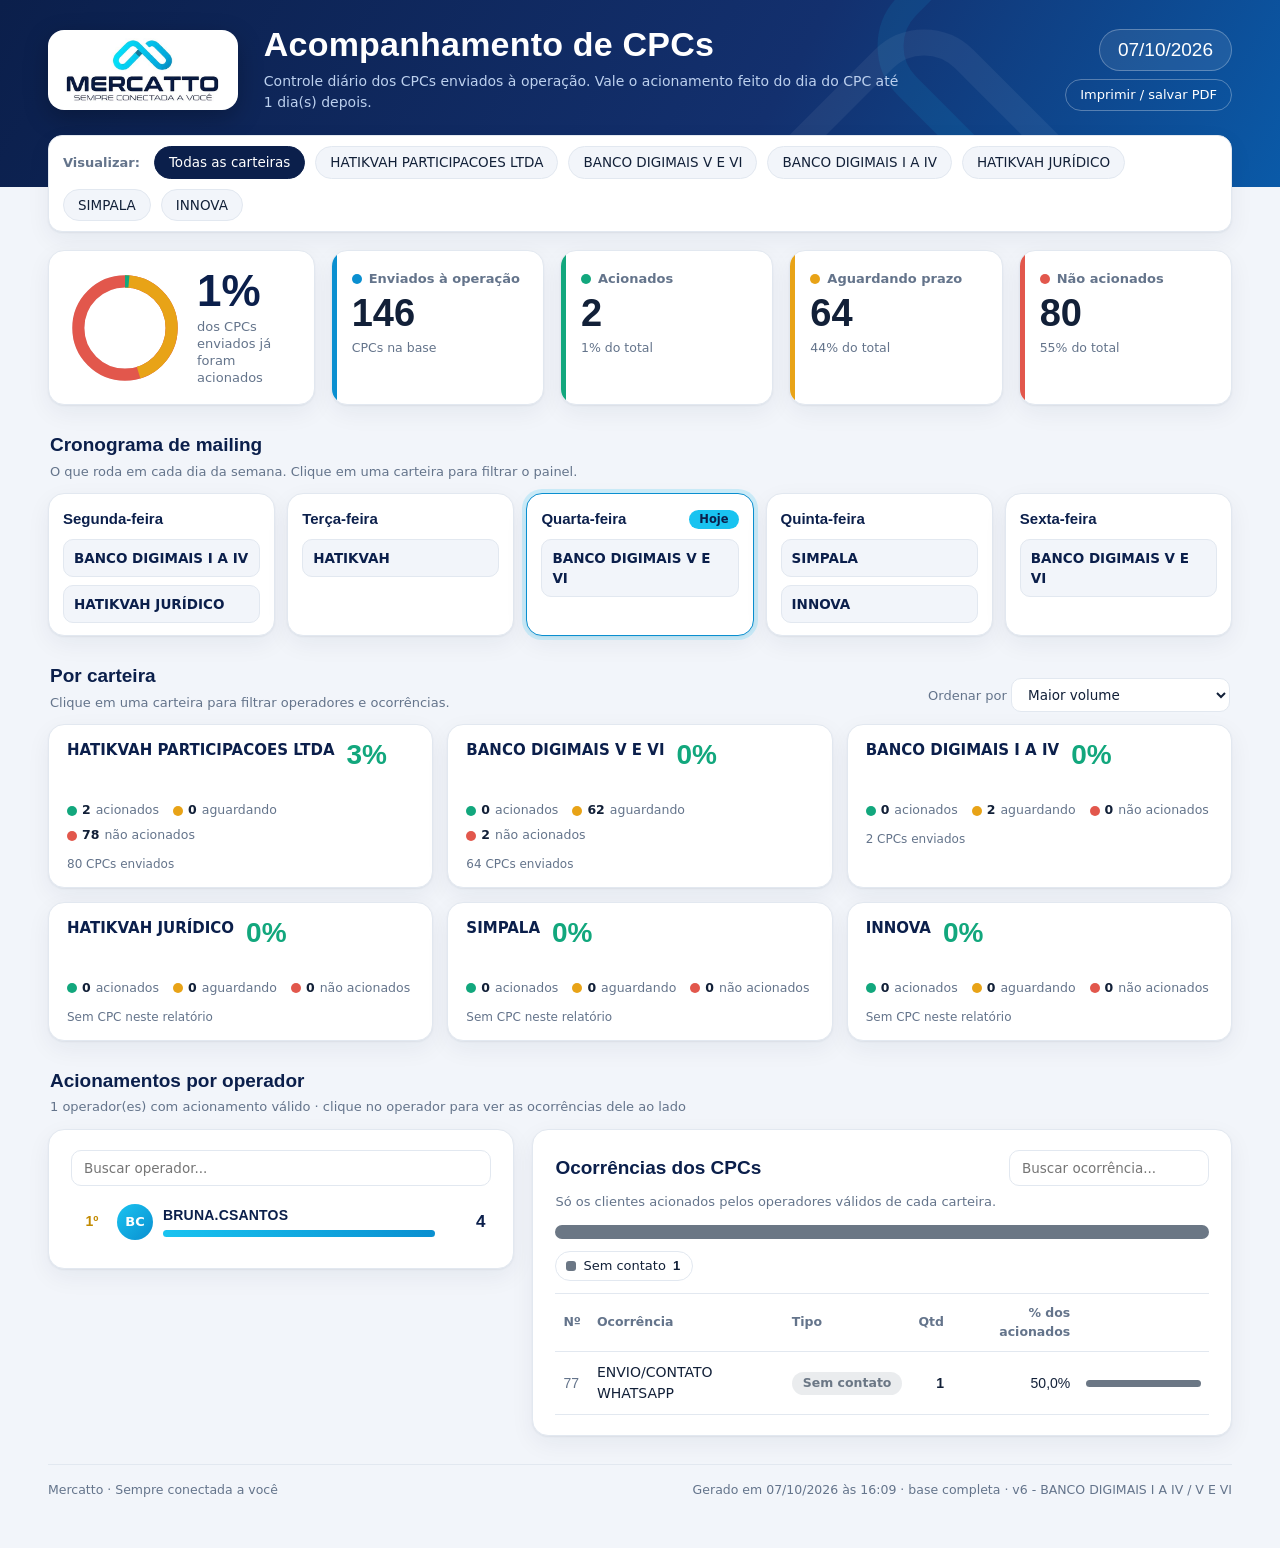
==== index.html @ 61505d01 "Atualiza relatório CPCs 07-10-2026 16:09" ====
<!DOCTYPE html>
<html lang="pt-BR"><head><meta charset="utf-8">
<meta name="viewport" content="width=device-width, initial-scale=1">
<title>Acompanhamento CPCs 07-10-2026</title>
<style>
:root{
  --navy:#0b1f4b;--navy2:#13306e;--cy:#19c3f0;--bl:#0a8fd0;
  --ink:#122038;--mut:#64748b;--paper:#f2f5fa;--surf:#fff;--line:#e2e8f0;--trilho:#e8edf4;
  --ok:#12a77d;--wt:#e8a317;--no:#e2574c;
  --sh:0 1px 2px rgba(11,31,75,.06),0 8px 24px rgba(11,31,75,.06);
}
*{box-sizing:border-box}
html{scroll-behavior:smooth}
body{margin:0;background:var(--paper);color:var(--ink);font:15px/1.5 "Segoe UI Variable","Segoe UI",system-ui,Arial,sans-serif}
.num,h1,h2,h3,.pct,.kpi b{font-family:Bahnschrift,"Segoe UI Variable Display","Segoe UI",Arial,sans-serif;font-variant-numeric:tabular-nums}
button{font:inherit;color:inherit;cursor:pointer}

/* topo */
.hero{background:linear-gradient(120deg,var(--navy) 0%,var(--navy2) 60%,#0a5aa8 100%);color:#fff;position:relative;overflow:hidden}
.hero::before,.hero::after{content:"";position:absolute;border:26px solid rgba(25,195,240,.10);border-radius:70px;transform:rotate(45deg)}
.hero::before{width:380px;height:380px;right:-90px;top:-170px}
.hero::after{width:260px;height:260px;right:200px;bottom:-190px;border-color:rgba(255,255,255,.06)}
.hero .in{max-width:1240px;margin:0 auto;padding:26px 28px 74px;display:flex;align-items:center;gap:26px;flex-wrap:wrap;position:relative;z-index:1}
.logo{background:#fff;border-radius:16px;padding:8px 16px;box-shadow:0 8px 24px rgba(0,0,0,.25)}
.logo img{display:block;height:64px;width:auto}
.tit{flex:1 1 280px}
.tit h1{margin:0;font-size:34px;line-height:1.1;letter-spacing:.2px}
.tit p{margin:8px 0 0;color:#bcd0ee;font-size:14px;max-width:72ch}
.side{display:flex;flex-direction:column;align-items:flex-end;gap:8px}
.pill{border:1px solid rgba(255,255,255,.28);background:rgba(255,255,255,.08);border-radius:999px;padding:6px 18px;font-size:19px;font-family:Bahnschrift,"Segoe UI",Arial,sans-serif}
.btn{border:1px solid rgba(255,255,255,.3);background:transparent;color:#fff;border-radius:999px;padding:5px 14px;font-size:13px}
.btn:hover{background:rgba(255,255,255,.12)}

.wrap{max-width:1240px;margin:-52px auto 0;padding:0 28px 48px;position:relative;z-index:2}

/* filtro global */
.filtro{display:flex;align-items:center;gap:10px;flex-wrap:wrap;background:var(--surf);border:1px solid var(--line);border-radius:14px;box-shadow:var(--sh);padding:10px 14px;margin-bottom:18px}
.filtro .lb{font-size:13px;color:var(--mut);font-weight:600;margin-right:4px}
.chipf{border:1px solid var(--line);background:var(--paper);border-radius:999px;padding:5px 14px;font-size:13.5px;transition:.15s}
.chipf:hover{border-color:var(--bl)}
.chipf[aria-pressed=true]{background:var(--navy);border-color:var(--navy);color:#fff}

/* kpis */
.kpis{display:grid;grid-template-columns:1.25fr repeat(4,1fr);gap:16px;margin-bottom:18px}
.card{background:var(--surf);border:1px solid var(--line);border-radius:16px;box-shadow:var(--sh)}
.gauge{padding:18px 20px;display:flex;align-items:center;gap:16px}
.gauge svg{width:112px;height:112px;flex:none;transform:rotate(-90deg)}
.gauge circle{fill:none;stroke-width:13;transition:stroke-dasharray .9s cubic-bezier(.2,.7,.2,1),stroke-dashoffset .9s cubic-bezier(.2,.7,.2,1)}
.gauge .t{stroke:var(--trilho)}
.gauge .pct{font-size:44px;font-weight:700;line-height:1;color:var(--navy)}
.gauge .cap{font-size:13px;color:var(--mut);margin-top:6px;line-height:1.3}
.kpi{padding:18px 20px;position:relative;overflow:hidden}
.kpi::before{content:"";position:absolute;left:0;top:0;bottom:0;width:5px;background:var(--c)}
.kpi span{font-size:13px;color:var(--mut);font-weight:600;display:flex;align-items:center;gap:7px}
.kpi b{display:block;font-size:38px;line-height:1.15;margin-top:4px;color:var(--ink)}
.kpi small{color:var(--mut);font-size:12.5px}
.k-env{--c:var(--bl)}.k-ok{--c:var(--ok)}.k-wt{--c:var(--wt)}.k-no{--c:var(--no)}
.dot{width:10px;height:10px;border-radius:50%;background:var(--c);display:inline-block}

.band{display:flex;height:12px;border-radius:999px;overflow:hidden;background:var(--trilho)}
.band .seg{display:block;height:100%;transition:width .7s cubic-bezier(.2,.7,.2,1)}
.seg.ok{background:var(--ok)}.seg.wt{background:var(--wt)}.seg.no{background:var(--no)}

h2{margin:0;font-size:19px;color:var(--navy)}
.hd{display:flex;align-items:flex-end;justify-content:space-between;gap:12px;flex-wrap:wrap;margin:26px 2px 12px}
.hd p{margin:2px 0 0;color:var(--mut);font-size:13px}
select,input[type=search]{border:1px solid var(--line);background:var(--surf);border-radius:10px;padding:7px 12px;font:inherit;font-size:13.5px;color:var(--ink)}
input[type=search]{min-width:200px}
select:focus,input:focus,button:focus-visible{outline:2px solid var(--cy);outline-offset:2px}

/* carteiras */
.carts{display:grid;grid-template-columns:repeat(auto-fill,minmax(290px,1fr));gap:14px}
.cart{text-align:left;padding:16px 18px 14px;background:var(--surf);border:1.5px solid var(--line);border-radius:16px;box-shadow:var(--sh);transition:.18s;display:flex;flex-direction:column;gap:10px}
.cart:hover{transform:translateY(-2px);border-color:var(--cy)}
.cart[aria-pressed=true]{border-color:var(--bl);box-shadow:0 0 0 4px rgba(25,195,240,.18),var(--sh)}
.cart .top{display:flex;justify-content:space-between;align-items:flex-start;gap:12px}
.cart .nome{font-weight:700;font-size:15px;line-height:1.3;overflow-wrap:anywhere;color:var(--navy)}
.cart .p{font-family:Bahnschrift,"Segoe UI",Arial,sans-serif;font-size:28px;font-weight:700;line-height:1;color:var(--ok)}
.cart .meta{display:flex;flex-wrap:wrap;gap:6px 14px;font-size:12.5px;color:var(--mut)}
.cart .meta span{display:inline-flex;align-items:center;gap:5px}
.cart .meta b{color:var(--ink)}
.cart .env{font-size:12px;color:var(--mut)}

/* cronograma de mailing */
.cron{display:grid;grid-template-columns:repeat(5,minmax(0,1fr));gap:12px}
.dia{background:var(--surf);border:1.5px solid var(--line);border-radius:16px;box-shadow:var(--sh);padding:14px 14px 12px;display:flex;flex-direction:column;gap:8px}
.dia.hoje{border-color:var(--bl);box-shadow:0 0 0 4px rgba(25,195,240,.18),var(--sh)}
.dh{display:flex;justify-content:space-between;align-items:center;gap:8px}
.dh b{color:var(--navy);font-size:15px;font-family:Bahnschrift,"Segoe UI",Arial,sans-serif}
.hj{background:var(--cy);color:var(--navy);border-radius:999px;font-size:11.5px;font-weight:700;padding:1px 10px}
.mi{text-align:left;border:1px solid var(--line);background:var(--paper);border-radius:10px;padding:8px 10px;display:flex;flex-direction:column;gap:1px;font-weight:600;font-size:13.5px;color:var(--navy);overflow-wrap:anywhere}
.mi small{font-weight:400;color:var(--mut);font-size:12px}
.mi:not(:disabled):hover{border-color:var(--bl)}
.mi:disabled{cursor:default}
.mi[aria-pressed=true]{background:var(--navy);border-color:var(--navy);color:#fff}
.mi[aria-pressed=true] small{color:#bcd0ee}

/* grade principal */
.grid{display:grid;grid-template-columns:minmax(0,1fr) minmax(0,1.5fr);gap:18px;align-items:start}
.bloco{padding:20px 22px}
.ops{display:flex;flex-direction:column;gap:2px;margin-top:10px}
.op{display:grid;grid-template-columns:30px 36px minmax(0,1fr) 40px;gap:10px;align-items:center;padding:8px 6px;border-radius:12px;width:100%;border:0;background:transparent;text-align:left}
.op:hover,.op[aria-expanded=true]{background:var(--paper)}
.opd{margin:2px 6px 10px 46px;padding:10px 14px;background:var(--paper);border-radius:12px;display:flex;flex-direction:column;gap:7px}
.opd h4{margin:0 0 2px;font-size:12.5px;color:var(--mut);font-weight:600}
.oc{display:grid;grid-template-columns:auto minmax(0,1fr) auto;gap:10px;align-items:center;font-size:13.5px}
.oc .od{overflow-wrap:anywhere}
.rk{font-family:Bahnschrift,"Segoe UI",Arial,sans-serif;color:var(--mut);font-size:14px;text-align:center}
.rk.m1{color:#c28a00;font-weight:700}.rk.m2{color:#7b8794;font-weight:700}.rk.m3{color:#a8643a;font-weight:700}
.av{width:36px;height:36px;border-radius:50%;display:grid;place-items:center;color:#fff;font-weight:700;font-size:13px;background:linear-gradient(135deg,var(--cy),var(--bl))}
.op .n{font-size:14px;font-weight:600;overflow-wrap:anywhere;line-height:1.25}
.op .n small{display:block;font-weight:700;color:var(--navy);font-size:14px;letter-spacing:.2px;margin-bottom:5px;font-family:Bahnschrift,"Segoe UI",Arial,sans-serif}
.op .band{height:7px}
.op .band .seg{background:linear-gradient(90deg,var(--cy),var(--bl))}
.op .v{text-align:right;font-family:Bahnschrift,"Segoe UI",Arial,sans-serif;font-weight:700;font-size:17px;color:var(--navy)}
.mais{margin-top:8px;width:100%;border:1px dashed var(--line);background:transparent;border-radius:10px;padding:8px;color:var(--bl);font-weight:600;font-size:13.5px}
.mais:hover{background:var(--paper)}

/* ocorrencias */
.tipos{display:flex;flex-wrap:wrap;gap:8px;margin:12px 0}
.tp{border:1px solid var(--line);background:var(--surf);border-radius:999px;padding:4px 12px 4px 10px;font-size:13px;display:inline-flex;align-items:center;gap:7px}
.tp i{width:10px;height:10px;border-radius:3px;background:var(--c,#94a3b8)}
.tp b{font-family:Bahnschrift,"Segoe UI",Arial,sans-serif}
.tp[aria-pressed=true]{background:var(--navy);color:#fff;border-color:var(--navy)}
.scroll{max-height:560px;overflow:auto;border-top:1px solid var(--line);margin-top:6px}
table{width:100%;border-collapse:collapse;font-size:14px}
th{position:sticky;top:0;background:var(--surf);text-align:left;color:var(--mut);font-weight:600;font-size:12.5px;padding:10px 8px;border-bottom:1px solid var(--line)}
td{padding:10px 8px;border-bottom:1px solid var(--line);vertical-align:middle}
tr:hover td{background:#f7fafd}
td.c,th.c{text-align:right}
td.cod{color:var(--mut);font-family:Bahnschrift,"Segoe UI",Arial,sans-serif}
td.d{overflow-wrap:anywhere}
td.bar{width:20%}
td.bar .band{height:7px}
td.bar .seg{background:var(--c,var(--bl))}
.chip{display:inline-block;border-radius:999px;padding:2px 11px;font-size:12.5px;font-weight:600;color:var(--c);background:color-mix(in srgb,var(--c) 14%,transparent);white-space:nowrap}
.vazio{color:var(--mut);padding:14px 4px}
footer{margin-top:28px;display:flex;justify-content:space-between;gap:12px;flex-wrap:wrap;color:var(--mut);font-size:12.5px;border-top:1px solid var(--line);padding-top:16px}

@media(max-width:1020px){.kpis{grid-template-columns:1fr 1fr}.gauge{grid-column:1/3}.grid{grid-template-columns:1fr}.cron{grid-template-columns:repeat(2,minmax(0,1fr))}}
@media(max-width:640px){
  .hero .in{padding:20px 16px 70px}.wrap{padding:0 14px 36px}.tit h1{font-size:26px}.side{align-items:flex-start}
  .logo img{height:50px}.op{grid-template-columns:24px 32px minmax(0,1fr) 34px;gap:8px}.av{width:32px;height:32px}
  td.bar,th.bar{display:none}.cron{grid-template-columns:1fr}
}
@media(prefers-reduced-motion:reduce){*{transition:none!important}}
@media print{
  body{background:#fff}.hero{-webkit-print-color-adjust:exact;print-color-adjust:exact}
  .btn,.filtro,select,input,.mais{display:none!important}.scroll{max-height:none;overflow:visible}
  .card,.cart{break-inside:avoid;box-shadow:none}
}
</style></head><body>

<header class="hero"><div class="in">
  <div class="logo"><img alt="Mercatto - Sempre conectada a você" src="[data-uri]"></div>
  <div class="tit">
    <h1>Acompanhamento de CPCs</h1>
    <p>Controle diário dos CPCs enviados à operação. Vale o acionamento feito do dia do CPC até 1 dia(s) depois.</p>
  </div>
  <div class="side">
    <div class="pill">07/10/2026</div>
    <button class="btn" onclick="window.print()">Imprimir / salvar PDF</button>
  </div>
</div></header>

<main class="wrap">
  <div class="filtro" role="group" aria-label="Filtrar por carteira">
    <span class="lb">Visualizar:</span><span id="chips" style="display:contents"></span>
  </div>

  <section class="kpis" aria-label="Resumo">
    <div class="card gauge">
      <svg viewBox="0 0 120 120" aria-hidden="true">
        <circle class="t" cx="60" cy="60" r="50"/>
        <circle id="g-no" cx="60" cy="60" r="50" stroke="var(--no)"/>
        <circle id="g-wt" cx="60" cy="60" r="50" stroke="var(--wt)"/>
        <circle id="g-ok" cx="60" cy="60" r="50" stroke="var(--ok)"/>
      </svg>
      <div><div class="pct" id="pct">-</div><div class="cap" id="capSel">dos CPCs enviados já foram acionados</div></div>
    </div>
    <div class="card kpi k-env"><span><i class="dot"></i>Enviados à operação</span><b id="k-env">0</b><small>CPCs na base</small></div>
    <div class="card kpi k-ok"><span><i class="dot"></i>Acionados</span><b id="k-ok">0</b><small id="s-ok"></small></div>
    <div class="card kpi k-wt"><span><i class="dot"></i>Aguardando prazo</span><b id="k-wt">0</b><small id="s-wt"></small></div>
    <div class="card kpi k-no"><span><i class="dot"></i>Não acionados</span><b id="k-no">0</b><small id="s-no"></small></div>
  </section>

  <div class="hd"><div><h2>Cronograma de mailing</h2><p>O que roda em cada dia da semana. Clique em uma carteira para filtrar o painel.</p></div></div>
  <div class="cron" id="cron"></div>

  <div class="hd"><div><h2>Por carteira</h2><p>Clique em uma carteira para filtrar operadores e ocorrências.</p></div>
    <label style="font-size:13px;color:var(--mut)">Ordenar por
      <select id="ord"><option value="env">Maior volume</option><option value="pct">Maior % de acionamento</option><option value="pctasc">Menor % de acionamento</option><option value="no">Mais não acionados</option></select></label>
  </div>
  <div class="carts" id="carts"></div>

  <div class="hd"><div><h2 id="tOp">Acionamentos por operador</h2><p id="sOp"></p></div></div>
  <div class="grid">
    <section class="card bloco" aria-label="Operadores">
      <input type="search" id="qOp" placeholder="Buscar operador..." aria-label="Buscar operador" style="width:100%">
      <div class="ops" id="ops"></div>
      <button class="mais" id="maisOp" hidden></button>
    </section>
    <section class="card bloco" aria-label="Ocorrências">
      <div style="display:flex;justify-content:space-between;gap:12px;flex-wrap:wrap;align-items:center">
        <h2 id="tOc">Ocorrências dos CPCs</h2>
        <div style="display:flex;gap:8px;flex-wrap:wrap;align-items:center"><button class="chipf" id="limpaOp" hidden>Ver todas</button>
        <input type="search" id="qOc" placeholder="Buscar ocorrência..." aria-label="Buscar ocorrência"></div>
      </div>
      <p id="sOc" style="margin:6px 0 0;color:var(--mut);font-size:13px" hidden></p>
      
      
      <div class="band" id="bTipos" style="height:14px;margin-top:14px"></div>
      <div class="tipos" id="tipos"></div>
      <div class="scroll" tabindex="0"><table>
        <thead><tr><th>Nº</th><th>Ocorrência</th><th>Tipo</th><th class="c">Qtd</th><th class="c" id="thPct">% dos CPCs</th><th class="bar"></th></tr></thead>
        <tbody id="tb"></tbody></table></div>
    </section>
  </div>

  <footer><span>Mercatto · Sempre conectada a você</span><span>Gerado em 07/10/2026 às 16:09 · base completa · v6 - BANCO DIGIMAIS I A IV / V E VI</span></footer>
</main>

<script>
const D = {"carteiras": [{"nome": "HATIKVAH PARTICIPACOES LTDA", "a": 2, "w": 0, "n": 78}, {"nome": "BANCO DIGIMAIS V E VI", "a": 0, "w": 62, "n": 2}, {"nome": "BANCO DIGIMAIS I A IV", "a": 0, "w": 2, "n": 0}, {"nome": "HATIKVAH JURÍDICO", "a": 0, "w": 0, "n": 0}, {"nome": "SIMPALA", "a": 0, "w": 0, "n": 0}, {"nome": "INNOVA", "a": 0, "w": 0, "n": 0}], "ops": {"HATIKVAH PARTICIPACOES LTDA": {"BRUNA.CSANTOS": 4}}, "opoc": {"HATIKVAH PARTICIPACOES LTDA": {"BRUNA.CSANTOS": [{"cod": "77", "desc": "ENVIO/CONTATO WHATSAPP", "tipo": "SEM CONTATO", "q": 2}]}}, "oc": {"HATIKVAH PARTICIPACOES LTDA": [{"cod": "77", "desc": "ENVIO/CONTATO WHATSAPP", "tipo": "SEM CONTATO", "q": 1}]}, "cron": [{"dia": "Segunda-feira", "itens": [{"label": "BANCO DIGIMAIS I A IV", "nomes": ["BANCO DIGIMAIS I A IV"], "env": 2}, {"label": "HATIKVAH JURÍDICO", "nomes": ["HATIKVAH JURÍDICO"], "env": 0}]}, {"dia": "Terça-feira", "itens": [{"label": "HATIKVAH", "nomes": ["HATIKVAH PARTICIPACOES LTDA"], "env": 80}]}, {"dia": "Quarta-feira", "itens": [{"label": "BANCO DIGIMAIS V E VI", "nomes": ["BANCO DIGIMAIS V E VI"], "env": 64}]}, {"dia": "Quinta-feira", "itens": [{"label": "SIMPALA", "nomes": ["SIMPALA"], "env": 0}, {"label": "INNOVA", "nomes": ["INNOVA"], "env": 0}]}, {"dia": "Sexta-feira", "itens": [{"label": "BANCO DIGIMAIS V E VI", "nomes": ["BANCO DIGIMAIS V E VI"], "env": 64}]}], "hoje": 2};
const TCOR = {"LOCALIZADO":"#12a77d","SEM CONTATO":"#6b7785","ADMINISTRATIVO":"#2d6fd0","PROMESSAS":"#d98a0b","OUTROS":"#8a5cc7"};
const cor = t => TCOR[String(t||"").normalize("NFD").replace(/[\u0300-\u036f]/g,"").toUpperCase()] || "#94a3b8";
const cap = s => { s = String(s||"").toLowerCase(); return s.charAt(0).toUpperCase()+s.slice(1); };
const esc = s => String(s).replace(/[&<>"']/g, c => ({"&":"&amp;","<":"&lt;",">":"&gt;",'"':"&quot;","'":"&#39;"}[c]));
const $ = id => document.getElementById(id);
const fmt = n => n.toLocaleString("pt-BR");
const reduce = matchMedia("(prefers-reduced-motion:reduce)").matches;
const st = {sel:null, tipo:null, todosOp:false, qOp:"", qOc:"", ord:"env", opSel:null};

const pctDe = (a,t) => t ? Math.round(a/t*100) : 0;
const tot = c => c.a + c.w + c.n;
const escolhidas = () => st.sel ? D.carteiras.filter(c => c.nome === st.sel) : D.carteiras;
const soma = k => escolhidas().reduce((s,c) => s+c[k], 0);

function contar(el, to){
  const from = +el.dataset.v || 0; el.dataset.v = to;
  if(reduce || from === to){ el.textContent = fmt(to); return; }
  const t0 = performance.now(), dur = 600;
  (function f(t){ const p = Math.min(1,(t-t0)/dur), e = 1-Math.pow(1-p,3);
    el.textContent = fmt(Math.round(from+(to-from)*e)); if(p<1) requestAnimationFrame(f); })(t0);
}

function chips(){
  const mk = (nome,label) => `<button class="chipf" aria-pressed="${st.sel===nome}" data-c="${esc(nome||"")}">${esc(label)}</button>`;
  $("chips").innerHTML = mk(null,"Todas as carteiras") + D.carteiras.map(c => mk(c.nome,c.nome)).join("");
  $("chips").querySelectorAll("button").forEach(b => b.onclick = () => escolher(b.dataset.c || null));
}
function escolher(nome){ st.sel = (nome && nome !== st.sel) ? nome : null; st.tipo = null; st.todosOp = false; st.opSel = null; render(); }

function cronograma(){
  $("cron").innerHTML = D.cron.map((d,i) => `<div class="dia${i===D.hoje?" hoje":""}"><div class="dh"><b>${esc(d.dia)}</b>${i===D.hoje?'<span class="hj">Hoje</span>':""}</div>`
    + d.itens.map(it => { const um = it.nomes.length === 1;
      return `<button class="mi" ${um?`data-c="${esc(it.nomes[0])}"`:"disabled"} aria-pressed="${um && st.sel===it.nomes[0]}"><span>${esc(it.label)}</span></button>`; }).join("")
    + `</div>`).join("");
  $("cron").querySelectorAll("button[data-c]").forEach(b => b.onclick = () => escolher(b.dataset.c));
}

function kpis(){
  const a = soma("a"), w = soma("w"), n = soma("n"), t = a+w+n, C = 2*Math.PI*50;
  $("pct").textContent = t ? pctDe(a,t)+"%" : "-";
  $("capSel").textContent = st.sel ? "de "+st.sel+" já foram acionados" : "dos CPCs enviados já foram acionados";
  const seg = (id,ini,q) => { const l = t ? q/t*C : 0; const e = $(id);
    e.style.strokeDasharray = l+" "+(C-l); e.style.strokeDashoffset = -ini; };
  seg("g-no",0,a+w+n); seg("g-wt",0,a+w); seg("g-ok",0,a);
  contar($("k-env"),t); contar($("k-ok"),a); contar($("k-wt"),w); contar($("k-no"),n);
  $("s-ok").textContent = t ? pctDe(a,t)+"% do total" : ""; $("s-wt").textContent = t ? pctDe(w,t)+"% do total" : ""; $("s-no").textContent = t ? pctDe(n,t)+"% do total" : "";
}

function carteiras(){
  const f = {env:(a,b)=>tot(b)-tot(a), pct:(a,b)=>pctDe(b.a,tot(b))-pctDe(a.a,tot(a)), pctasc:(a,b)=>pctDe(a.a,tot(a))-pctDe(b.a,tot(b)), no:(a,b)=>b.n-a.n}[st.ord];
  const lista = [...D.carteiras].sort(f);
  $("carts").innerHTML = lista.map(c => { const t = tot(c), s = (k,cl) => c[k] ? `<span class="seg ${cl}" style="width:${c[k]/t*100}%" title="${c[k]}"></span>` : "";
    return `<button class="cart" aria-pressed="${st.sel===c.nome}" data-c="${esc(c.nome)}">
      <div class="top"><span class="nome">${esc(c.nome)}</span><span class="p">${pctDe(c.a,t)}%</span></div>
      <div class="band">${s("a","ok")}${s("w","wt")}${s("n","no")}</div>
      <div class="meta"><span><i class="dot" style="--c:var(--ok)"></i><b>${c.a}</b> acionados</span><span><i class="dot" style="--c:var(--wt)"></i><b>${c.w}</b> aguardando</span><span><i class="dot" style="--c:var(--no)"></i><b>${c.n}</b> não acionados</span></div>
      <div class="env">${t ? t+" CPCs enviados" : "Sem CPC neste relatório"}</div></button>`; }).join("") || '<p class="vazio">Nenhum CPC dentro da base neste relatório.</p>';
  $("carts").querySelectorAll(".cart").forEach(b => b.onclick = () => escolher(b.dataset.c));
}

function operadores(){
  const ag = {};
  (st.sel ? [st.sel] : Object.keys(D.ops)).forEach(c => Object.entries(D.ops[c]||{}).forEach(([u,q]) => ag[u] = (ag[u]||0)+q));
  let lista = Object.entries(ag).sort((a,b) => b[1]-a[1] || a[0].localeCompare(b[0]));
  const totalOps = lista.length, q = st.qOp.trim().toUpperCase();
  $("tOp").textContent = "Acionamentos por operador" + (st.sel ? " · "+st.sel : "");
  $("sOp").textContent = totalOps ? totalOps+" operador(es) com acionamento válido · clique no operador para ver as ocorrências dele ao lado" : "";
  if(q) lista = lista.filter(([u]) => u.includes(q));
  const max = lista.length ? lista[0][1] : 0, mostrar = (st.todosOp || q) ? lista : lista.slice(0,10);
  $("ops").innerHTML = mostrar.map(([u,v],i) => {
    const ini = (u.split(/[._\s]+/).filter(Boolean).slice(0,2).map(p => p[0]).join("") || u[0]).toUpperCase();
    const r = i+1, mc = !q && r<=3 ? " m"+r : "", abre = st.opSel === u;
    return `<div class="opw"><button class="op" data-u="${esc(u)}" aria-expanded="${abre}"><span class="rk${mc}">${q ? "" : r+"º"}</span><span class="av">${esc(ini)}</span>
      <span class="n"><small>${esc(u)}</small><span class="band"><span class="seg" style="width:${max?v/max*100:0}%"></span></span></span><span class="v">${v}</span></button></div>`; }).join("")
    || '<p class="vazio">Nenhum acionamento válido para este filtro.</p>';
  $("ops").querySelectorAll(".op").forEach(b => b.onclick = () => { st.opSel = st.opSel === b.dataset.u ? null : b.dataset.u; st.tipo = null; operadores(); ocorrencias();
    if(st.opSel && matchMedia("(max-width:1020px)").matches) $("tOc").scrollIntoView({behavior: reduce ? "auto" : "smooth", block: "start"}); });
  const b = $("maisOp");
  b.hidden = !!q || totalOps <= 10;
  b.textContent = st.todosOp ? "Mostrar só os 10 primeiros" : "Ver todos os "+totalOps+" operadores";
}

function ocorrencias(){
  const ag = {}, u = st.opSel;
  const add = o => { const k = o.cod+"|"+o.desc+"|"+o.tipo; (ag[k] = ag[k] || {...o, q:0}).q += o.q; };
  if(u) (st.sel ? [st.sel] : Object.keys(D.opoc)).forEach(c => ((D.opoc[c]||{})[u]||[]).forEach(add));
  else (st.sel ? [st.sel] : Object.keys(D.oc)).forEach(c => (D.oc[c]||[]).forEach(add));
  let lista = Object.values(ag).sort((a,b) => b.q-a.q);
  $("tOc").textContent = "Ocorrências dos CPCs" + (u ? " · "+u : "");
  $("limpaOp").hidden = !u; $("sOc").hidden = false;
  $("sOc").textContent = u ? "Ocorrência tabulada dos clientes acionados por "+u+(st.sel ? " em "+st.sel : "")+". Percentuais sobre os acionamentos dele."
    : "Só os clientes acionados pelos operadores válidos de cada carteira.";
  $("thPct").textContent = u ? "% do operador" : "% dos acionados";
  const porTipo = {}; lista.forEach(o => porTipo[o.tipo] = (porTipo[o.tipo]||0)+o.q);
  const tiposOrd = Object.entries(porTipo).sort((a,b) => b[1]-a[1]), soTipos = tiposOrd.reduce((s,[,q]) => s+q, 0);
  if(st.tipo && !(st.tipo in porTipo)) st.tipo = null;
  $("bTipos").innerHTML = tiposOrd.map(([t,q]) => `<span class="seg" style="width:${q/soTipos*100}%;background:${cor(t)}" title="${esc(cap(t))}: ${q}"></span>`).join("");
  $("tipos").innerHTML = tiposOrd.map(([t,q]) => `<button class="tp" style="--c:${cor(t)}" aria-pressed="${st.tipo===t}" data-t="${esc(t)}"><i></i>${esc(cap(t))} <b>${q}</b></button>`).join("");
  $("tipos").querySelectorAll("button").forEach(b => b.onclick = () => { st.tipo = st.tipo === b.dataset.t ? null : b.dataset.t; ocorrencias(); });
  const q = st.qOc.trim().toLowerCase(), env = u ? lista.reduce((t,o) => t+o.q, 0) : soma("a");
  if(st.tipo) lista = lista.filter(o => o.tipo === st.tipo);
  if(q) lista = lista.filter(o => (o.cod+" "+o.desc+" "+o.tipo).toLowerCase().includes(q));
  const max = lista.length ? lista[0].q : 1;
  $("tb").innerHTML = lista.map(o => `<tr><td class="cod">${esc(o.cod)}</td><td class="d">${esc(o.desc)}</td>
    <td><span class="chip" style="--c:${cor(o.tipo)}">${esc(cap(o.tipo))}</span></td><td class="c"><b class="num">${o.q}</b></td>
    <td class="c num">${env ? (o.q/env*100).toFixed(1).replace(".",",") : "0,0"}%</td>
    <td class="bar"><div class="band"><span class="seg" style="--c:${cor(o.tipo)};width:${o.q/max*100}%"></span></div></td></tr>`).join("")
    || `<tr><td colspan="6" class="vazio">${(q || st.tipo) ? "Nenhuma ocorrência encontrada para esta busca." : u ? "Sem ocorrência tabulada para este operador." : "Nenhum cliente foi acionado pelos operadores válidos neste filtro, então não há ocorrências para mostrar."}</td></tr>`;
}

function render(){ chips(); kpis(); cronograma(); carteiras(); operadores(); ocorrencias(); }
$("ord").onchange = e => { st.ord = e.target.value; carteiras(); };
$("qOp").oninput = e => { st.qOp = e.target.value; operadores(); };
$("qOc").oninput = e => { st.qOc = e.target.value; ocorrencias(); };
$("limpaOp").onclick = () => { st.opSel = null; st.tipo = null; operadores(); ocorrencias(); };
$("maisOp").onclick = () => { st.todosOp = !st.todosOp; operadores(); };
render();
</script>
</body></html>
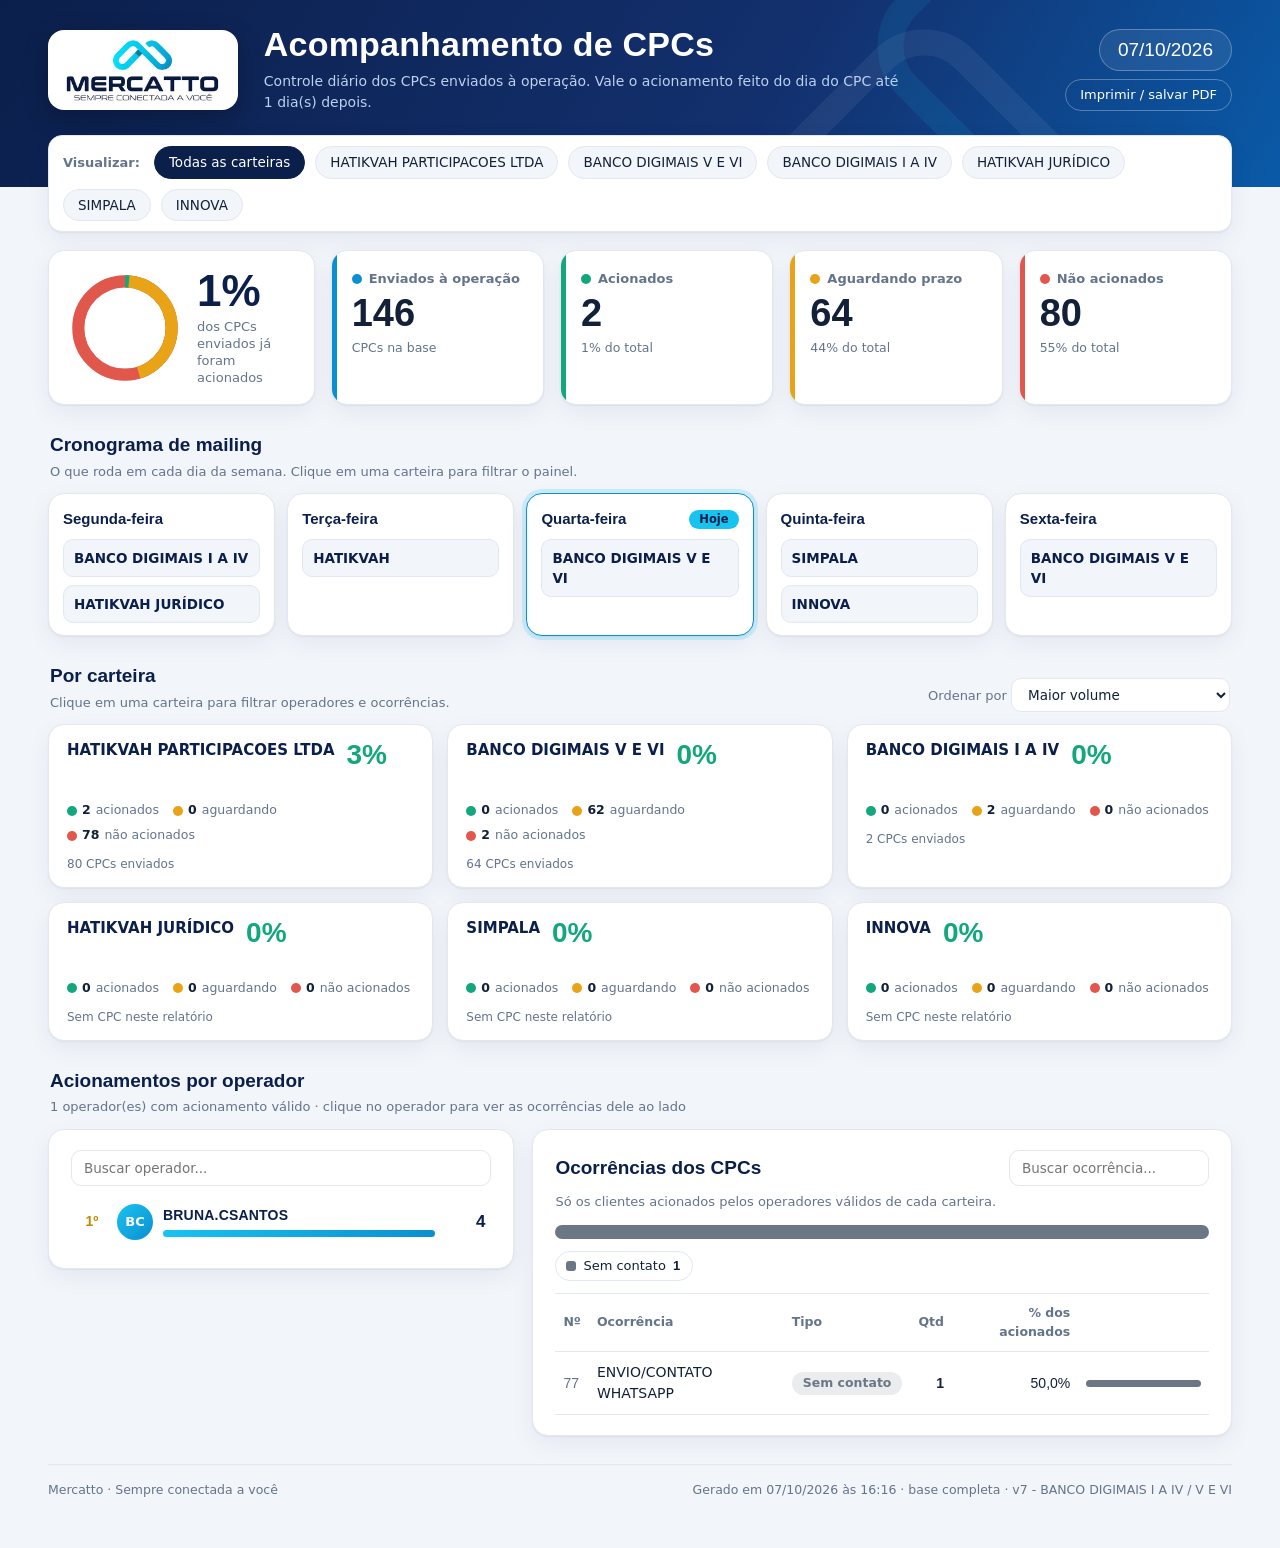
==== commit 830fcab8: "Atualiza relatório CPCs 07-10-2026 16:16" ====
--- a/index.html
+++ b/index.html
@@ -217,7 +217,7 @@
     </section>
   </div>
 
-  <footer><span>Mercatto · Sempre conectada a você</span><span>Gerado em 07/10/2026 às 16:09 · base completa · v6 - BANCO DIGIMAIS I A IV / V E VI</span></footer>
+  <footer><span>Mercatto · Sempre conectada a você</span><span>Gerado em 07/10/2026 às 16:16 · base completa · v7 - BANCO DIGIMAIS I A IV / V E VI</span></footer>
 </main>
 
 <script>
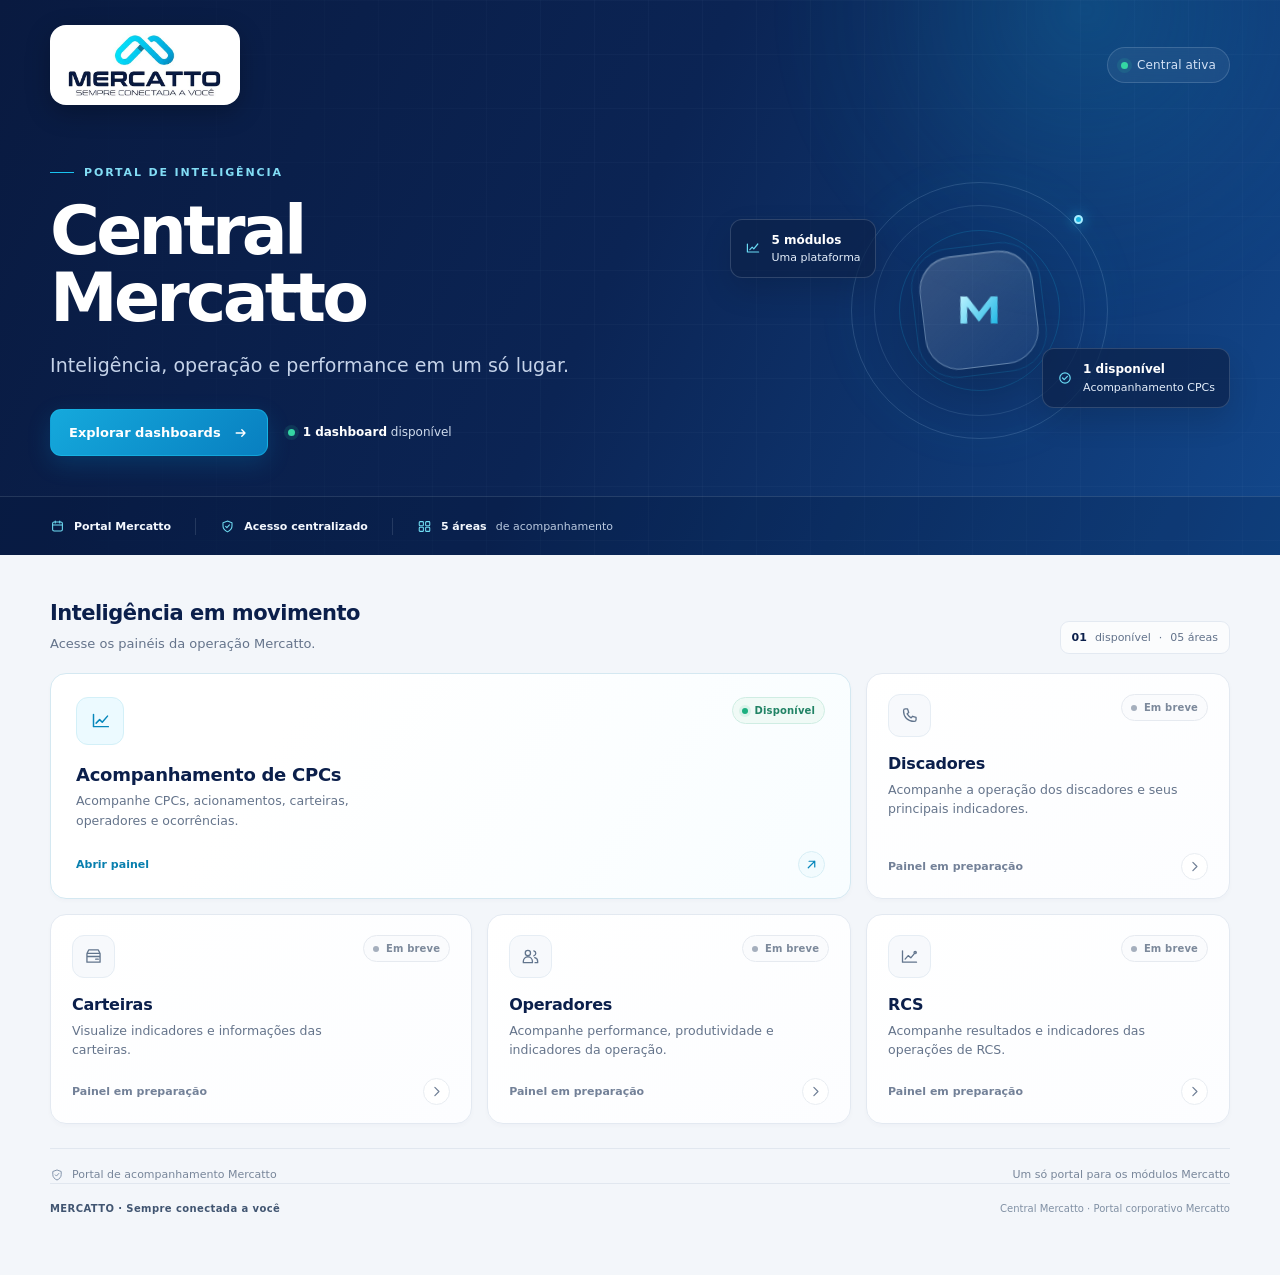
==== commit 43f219db: "feat: cria Central Mercatto" ====
--- a/index.html
+++ b/index.html
@@ -1,343 +1,249 @@
-<!DOCTYPE html>
-<html lang="pt-BR"><head><meta charset="utf-8">
-<meta name="viewport" content="width=device-width, initial-scale=1">
-<title>Acompanhamento CPCs 07-10-2026</title>
-<style>
-:root{
-  --navy:#0b1f4b;--navy2:#13306e;--cy:#19c3f0;--bl:#0a8fd0;
-  --ink:#122038;--mut:#64748b;--paper:#f2f5fa;--surf:#fff;--line:#e2e8f0;--trilho:#e8edf4;
-  --ok:#12a77d;--wt:#e8a317;--no:#e2574c;
-  --sh:0 1px 2px rgba(11,31,75,.06),0 8px 24px rgba(11,31,75,.06);
-}
-*{box-sizing:border-box}
-html{scroll-behavior:smooth}
-body{margin:0;background:var(--paper);color:var(--ink);font:15px/1.5 "Segoe UI Variable","Segoe UI",system-ui,Arial,sans-serif}
-.num,h1,h2,h3,.pct,.kpi b{font-family:Bahnschrift,"Segoe UI Variable Display","Segoe UI",Arial,sans-serif;font-variant-numeric:tabular-nums}
-button{font:inherit;color:inherit;cursor:pointer}
-
-/* topo */
-.hero{background:linear-gradient(120deg,var(--navy) 0%,var(--navy2) 60%,#0a5aa8 100%);color:#fff;position:relative;overflow:hidden}
-.hero::before,.hero::after{content:"";position:absolute;border:26px solid rgba(25,195,240,.10);border-radius:70px;transform:rotate(45deg)}
-.hero::before{width:380px;height:380px;right:-90px;top:-170px}
-.hero::after{width:260px;height:260px;right:200px;bottom:-190px;border-color:rgba(255,255,255,.06)}
-.hero .in{max-width:1240px;margin:0 auto;padding:26px 28px 74px;display:flex;align-items:center;gap:26px;flex-wrap:wrap;position:relative;z-index:1}
-.logo{background:#fff;border-radius:16px;padding:8px 16px;box-shadow:0 8px 24px rgba(0,0,0,.25)}
-.logo img{display:block;height:64px;width:auto}
-.tit{flex:1 1 280px}
-.tit h1{margin:0;font-size:34px;line-height:1.1;letter-spacing:.2px}
-.tit p{margin:8px 0 0;color:#bcd0ee;font-size:14px;max-width:72ch}
-.side{display:flex;flex-direction:column;align-items:flex-end;gap:8px}
-.pill{border:1px solid rgba(255,255,255,.28);background:rgba(255,255,255,.08);border-radius:999px;padding:6px 18px;font-size:19px;font-family:Bahnschrift,"Segoe UI",Arial,sans-serif}
-.btn{border:1px solid rgba(255,255,255,.3);background:transparent;color:#fff;border-radius:999px;padding:5px 14px;font-size:13px}
-.btn:hover{background:rgba(255,255,255,.12)}
-
-.wrap{max-width:1240px;margin:-52px auto 0;padding:0 28px 48px;position:relative;z-index:2}
-
-/* filtro global */
-.filtro{display:flex;align-items:center;gap:10px;flex-wrap:wrap;background:var(--surf);border:1px solid var(--line);border-radius:14px;box-shadow:var(--sh);padding:10px 14px;margin-bottom:18px}
-.filtro .lb{font-size:13px;color:var(--mut);font-weight:600;margin-right:4px}
-.chipf{border:1px solid var(--line);background:var(--paper);border-radius:999px;padding:5px 14px;font-size:13.5px;transition:.15s}
-.chipf:hover{border-color:var(--bl)}
-.chipf[aria-pressed=true]{background:var(--navy);border-color:var(--navy);color:#fff}
-
-/* kpis */
-.kpis{display:grid;grid-template-columns:1.25fr repeat(4,1fr);gap:16px;margin-bottom:18px}
-.card{background:var(--surf);border:1px solid var(--line);border-radius:16px;box-shadow:var(--sh)}
-.gauge{padding:18px 20px;display:flex;align-items:center;gap:16px}
-.gauge svg{width:112px;height:112px;flex:none;transform:rotate(-90deg)}
-.gauge circle{fill:none;stroke-width:13;transition:stroke-dasharray .9s cubic-bezier(.2,.7,.2,1),stroke-dashoffset .9s cubic-bezier(.2,.7,.2,1)}
-.gauge .t{stroke:var(--trilho)}
-.gauge .pct{font-size:44px;font-weight:700;line-height:1;color:var(--navy)}
-.gauge .cap{font-size:13px;color:var(--mut);margin-top:6px;line-height:1.3}
-.kpi{padding:18px 20px;position:relative;overflow:hidden}
-.kpi::before{content:"";position:absolute;left:0;top:0;bottom:0;width:5px;background:var(--c)}
-.kpi span{font-size:13px;color:var(--mut);font-weight:600;display:flex;align-items:center;gap:7px}
-.kpi b{display:block;font-size:38px;line-height:1.15;margin-top:4px;color:var(--ink)}
-.kpi small{color:var(--mut);font-size:12.5px}
-.k-env{--c:var(--bl)}.k-ok{--c:var(--ok)}.k-wt{--c:var(--wt)}.k-no{--c:var(--no)}
-.dot{width:10px;height:10px;border-radius:50%;background:var(--c);display:inline-block}
-
-.band{display:flex;height:12px;border-radius:999px;overflow:hidden;background:var(--trilho)}
-.band .seg{display:block;height:100%;transition:width .7s cubic-bezier(.2,.7,.2,1)}
-.seg.ok{background:var(--ok)}.seg.wt{background:var(--wt)}.seg.no{background:var(--no)}
-
-h2{margin:0;font-size:19px;color:var(--navy)}
-.hd{display:flex;align-items:flex-end;justify-content:space-between;gap:12px;flex-wrap:wrap;margin:26px 2px 12px}
-.hd p{margin:2px 0 0;color:var(--mut);font-size:13px}
-select,input[type=search]{border:1px solid var(--line);background:var(--surf);border-radius:10px;padding:7px 12px;font:inherit;font-size:13.5px;color:var(--ink)}
-input[type=search]{min-width:200px}
-select:focus,input:focus,button:focus-visible{outline:2px solid var(--cy);outline-offset:2px}
-
-/* carteiras */
-.carts{display:grid;grid-template-columns:repeat(auto-fill,minmax(290px,1fr));gap:14px}
-.cart{text-align:left;padding:16px 18px 14px;background:var(--surf);border:1.5px solid var(--line);border-radius:16px;box-shadow:var(--sh);transition:.18s;display:flex;flex-direction:column;gap:10px}
-.cart:hover{transform:translateY(-2px);border-color:var(--cy)}
-.cart[aria-pressed=true]{border-color:var(--bl);box-shadow:0 0 0 4px rgba(25,195,240,.18),var(--sh)}
-.cart .top{display:flex;justify-content:space-between;align-items:flex-start;gap:12px}
-.cart .nome{font-weight:700;font-size:15px;line-height:1.3;overflow-wrap:anywhere;color:var(--navy)}
-.cart .p{font-family:Bahnschrift,"Segoe UI",Arial,sans-serif;font-size:28px;font-weight:700;line-height:1;color:var(--ok)}
-.cart .meta{display:flex;flex-wrap:wrap;gap:6px 14px;font-size:12.5px;color:var(--mut)}
-.cart .meta span{display:inline-flex;align-items:center;gap:5px}
-.cart .meta b{color:var(--ink)}
-.cart .env{font-size:12px;color:var(--mut)}
-
-/* cronograma de mailing */
-.cron{display:grid;grid-template-columns:repeat(5,minmax(0,1fr));gap:12px}
-.dia{background:var(--surf);border:1.5px solid var(--line);border-radius:16px;box-shadow:var(--sh);padding:14px 14px 12px;display:flex;flex-direction:column;gap:8px}
-.dia.hoje{border-color:var(--bl);box-shadow:0 0 0 4px rgba(25,195,240,.18),var(--sh)}
-.dh{display:flex;justify-content:space-between;align-items:center;gap:8px}
-.dh b{color:var(--navy);font-size:15px;font-family:Bahnschrift,"Segoe UI",Arial,sans-serif}
-.hj{background:var(--cy);color:var(--navy);border-radius:999px;font-size:11.5px;font-weight:700;padding:1px 10px}
-.mi{text-align:left;border:1px solid var(--line);background:var(--paper);border-radius:10px;padding:8px 10px;display:flex;flex-direction:column;gap:1px;font-weight:600;font-size:13.5px;color:var(--navy);overflow-wrap:anywhere}
-.mi small{font-weight:400;color:var(--mut);font-size:12px}
-.mi:not(:disabled):hover{border-color:var(--bl)}
-.mi:disabled{cursor:default}
-.mi[aria-pressed=true]{background:var(--navy);border-color:var(--navy);color:#fff}
-.mi[aria-pressed=true] small{color:#bcd0ee}
-
-/* grade principal */
-.grid{display:grid;grid-template-columns:minmax(0,1fr) minmax(0,1.5fr);gap:18px;align-items:start}
-.bloco{padding:20px 22px}
-.ops{display:flex;flex-direction:column;gap:2px;margin-top:10px}
-.op{display:grid;grid-template-columns:30px 36px minmax(0,1fr) 40px;gap:10px;align-items:center;padding:8px 6px;border-radius:12px;width:100%;border:0;background:transparent;text-align:left}
-.op:hover,.op[aria-expanded=true]{background:var(--paper)}
-.opd{margin:2px 6px 10px 46px;padding:10px 14px;background:var(--paper);border-radius:12px;display:flex;flex-direction:column;gap:7px}
-.opd h4{margin:0 0 2px;font-size:12.5px;color:var(--mut);font-weight:600}
-.oc{display:grid;grid-template-columns:auto minmax(0,1fr) auto;gap:10px;align-items:center;font-size:13.5px}
-.oc .od{overflow-wrap:anywhere}
-.rk{font-family:Bahnschrift,"Segoe UI",Arial,sans-serif;color:var(--mut);font-size:14px;text-align:center}
-.rk.m1{color:#c28a00;font-weight:700}.rk.m2{color:#7b8794;font-weight:700}.rk.m3{color:#a8643a;font-weight:700}
-.av{width:36px;height:36px;border-radius:50%;display:grid;place-items:center;color:#fff;font-weight:700;font-size:13px;background:linear-gradient(135deg,var(--cy),var(--bl))}
-.op .n{font-size:14px;font-weight:600;overflow-wrap:anywhere;line-height:1.25}
-.op .n small{display:block;font-weight:700;color:var(--navy);font-size:14px;letter-spacing:.2px;margin-bottom:5px;font-family:Bahnschrift,"Segoe UI",Arial,sans-serif}
-.op .band{height:7px}
-.op .band .seg{background:linear-gradient(90deg,var(--cy),var(--bl))}
-.op .v{text-align:right;font-family:Bahnschrift,"Segoe UI",Arial,sans-serif;font-weight:700;font-size:17px;color:var(--navy)}
-.mais{margin-top:8px;width:100%;border:1px dashed var(--line);background:transparent;border-radius:10px;padding:8px;color:var(--bl);font-weight:600;font-size:13.5px}
-.mais:hover{background:var(--paper)}
-
-/* ocorrencias */
-.tipos{display:flex;flex-wrap:wrap;gap:8px;margin:12px 0}
-.tp{border:1px solid var(--line);background:var(--surf);border-radius:999px;padding:4px 12px 4px 10px;font-size:13px;display:inline-flex;align-items:center;gap:7px}
-.tp i{width:10px;height:10px;border-radius:3px;background:var(--c,#94a3b8)}
-.tp b{font-family:Bahnschrift,"Segoe UI",Arial,sans-serif}
-.tp[aria-pressed=true]{background:var(--navy);color:#fff;border-color:var(--navy)}
-.scroll{max-height:560px;overflow:auto;border-top:1px solid var(--line);margin-top:6px}
-table{width:100%;border-collapse:collapse;font-size:14px}
-th{position:sticky;top:0;background:var(--surf);text-align:left;color:var(--mut);font-weight:600;font-size:12.5px;padding:10px 8px;border-bottom:1px solid var(--line)}
-td{padding:10px 8px;border-bottom:1px solid var(--line);vertical-align:middle}
-tr:hover td{background:#f7fafd}
-td.c,th.c{text-align:right}
-td.cod{color:var(--mut);font-family:Bahnschrift,"Segoe UI",Arial,sans-serif}
-td.d{overflow-wrap:anywhere}
-td.bar{width:20%}
-td.bar .band{height:7px}
-td.bar .seg{background:var(--c,var(--bl))}
-.chip{display:inline-block;border-radius:999px;padding:2px 11px;font-size:12.5px;font-weight:600;color:var(--c);background:color-mix(in srgb,var(--c) 14%,transparent);white-space:nowrap}
-.vazio{color:var(--mut);padding:14px 4px}
-footer{margin-top:28px;display:flex;justify-content:space-between;gap:12px;flex-wrap:wrap;color:var(--mut);font-size:12.5px;border-top:1px solid var(--line);padding-top:16px}
-
-@media(max-width:1020px){.kpis{grid-template-columns:1fr 1fr}.gauge{grid-column:1/3}.grid{grid-template-columns:1fr}.cron{grid-template-columns:repeat(2,minmax(0,1fr))}}
-@media(max-width:640px){
-  .hero .in{padding:20px 16px 70px}.wrap{padding:0 14px 36px}.tit h1{font-size:26px}.side{align-items:flex-start}
-  .logo img{height:50px}.op{grid-template-columns:24px 32px minmax(0,1fr) 34px;gap:8px}.av{width:32px;height:32px}
-  td.bar,th.bar{display:none}.cron{grid-template-columns:1fr}
-}
-@media(prefers-reduced-motion:reduce){*{transition:none!important}}
-@media print{
-  body{background:#fff}.hero{-webkit-print-color-adjust:exact;print-color-adjust:exact}
-  .btn,.filtro,select,input,.mais{display:none!important}.scroll{max-height:none;overflow:visible}
-  .card,.cart{break-inside:avoid;box-shadow:none}
-}
-</style></head><body>
-
-<header class="hero"><div class="in">
-  <div class="logo"><img alt="Mercatto - Sempre conectada a você" src="[data-uri]"></div>
-  <div class="tit">
-    <h1>Acompanhamento de CPCs</h1>
-    <p>Controle diário dos CPCs enviados à operação. Vale o acionamento feito do dia do CPC até 1 dia(s) depois.</p>
-  </div>
-  <div class="side">
-    <div class="pill">07/10/2026</div>
-    <button class="btn" onclick="window.print()">Imprimir / salvar PDF</button>
-  </div>
-</div></header>
-
-<main class="wrap">
-  <div class="filtro" role="group" aria-label="Filtrar por carteira">
-    <span class="lb">Visualizar:</span><span id="chips" style="display:contents"></span>
-  </div>
-
-  <section class="kpis" aria-label="Resumo">
-    <div class="card gauge">
-      <svg viewBox="0 0 120 120" aria-hidden="true">
-        <circle class="t" cx="60" cy="60" r="50"/>
-        <circle id="g-no" cx="60" cy="60" r="50" stroke="var(--no)"/>
-        <circle id="g-wt" cx="60" cy="60" r="50" stroke="var(--wt)"/>
-        <circle id="g-ok" cx="60" cy="60" r="50" stroke="var(--ok)"/>
-      </svg>
-      <div><div class="pct" id="pct">-</div><div class="cap" id="capSel">dos CPCs enviados já foram acionados</div></div>
-    </div>
-    <div class="card kpi k-env"><span><i class="dot"></i>Enviados à operação</span><b id="k-env">0</b><small>CPCs na base</small></div>
-    <div class="card kpi k-ok"><span><i class="dot"></i>Acionados</span><b id="k-ok">0</b><small id="s-ok"></small></div>
-    <div class="card kpi k-wt"><span><i class="dot"></i>Aguardando prazo</span><b id="k-wt">0</b><small id="s-wt"></small></div>
-    <div class="card kpi k-no"><span><i class="dot"></i>Não acionados</span><b id="k-no">0</b><small id="s-no"></small></div>
-  </section>
-
-  <div class="hd"><div><h2>Cronograma de mailing</h2><p>O que roda em cada dia da semana. Clique em uma carteira para filtrar o painel.</p></div></div>
-  <div class="cron" id="cron"></div>
-
-  <div class="hd"><div><h2>Por carteira</h2><p>Clique em uma carteira para filtrar operadores e ocorrências.</p></div>
-    <label style="font-size:13px;color:var(--mut)">Ordenar por
-      <select id="ord"><option value="env">Maior volume</option><option value="pct">Maior % de acionamento</option><option value="pctasc">Menor % de acionamento</option><option value="no">Mais não acionados</option></select></label>
-  </div>
-  <div class="carts" id="carts"></div>
-
-  <div class="hd"><div><h2 id="tOp">Acionamentos por operador</h2><p id="sOp"></p></div></div>
-  <div class="grid">
-    <section class="card bloco" aria-label="Operadores">
-      <input type="search" id="qOp" placeholder="Buscar operador..." aria-label="Buscar operador" style="width:100%">
-      <div class="ops" id="ops"></div>
-      <button class="mais" id="maisOp" hidden></button>
-    </section>
-    <section class="card bloco" aria-label="Ocorrências">
-      <div style="display:flex;justify-content:space-between;gap:12px;flex-wrap:wrap;align-items:center">
-        <h2 id="tOc">Ocorrências dos CPCs</h2>
-        <div style="display:flex;gap:8px;flex-wrap:wrap;align-items:center"><button class="chipf" id="limpaOp" hidden>Ver todas</button>
-        <input type="search" id="qOc" placeholder="Buscar ocorrência..." aria-label="Buscar ocorrência"></div>
-      </div>
-      <p id="sOc" style="margin:6px 0 0;color:var(--mut);font-size:13px" hidden></p>
-      
-      
-      <div class="band" id="bTipos" style="height:14px;margin-top:14px"></div>
-      <div class="tipos" id="tipos"></div>
-      <div class="scroll" tabindex="0"><table>
-        <thead><tr><th>Nº</th><th>Ocorrência</th><th>Tipo</th><th class="c">Qtd</th><th class="c" id="thPct">% dos CPCs</th><th class="bar"></th></tr></thead>
-        <tbody id="tb"></tbody></table></div>
-    </section>
-  </div>
-
-  <footer><span>Mercatto · Sempre conectada a você</span><span>Gerado em 07/10/2026 às 16:16 · base completa · v7 - BANCO DIGIMAIS I A IV / V E VI</span></footer>
-</main>
-
-<script>
-const D = {"carteiras": [{"nome": "HATIKVAH PARTICIPACOES LTDA", "a": 2, "w": 0, "n": 78}, {"nome": "BANCO DIGIMAIS V E VI", "a": 0, "w": 62, "n": 2}, {"nome": "BANCO DIGIMAIS I A IV", "a": 0, "w": 2, "n": 0}, {"nome": "HATIKVAH JURÍDICO", "a": 0, "w": 0, "n": 0}, {"nome": "SIMPALA", "a": 0, "w": 0, "n": 0}, {"nome": "INNOVA", "a": 0, "w": 0, "n": 0}], "ops": {"HATIKVAH PARTICIPACOES LTDA": {"BRUNA.CSANTOS": 4}}, "opoc": {"HATIKVAH PARTICIPACOES LTDA": {"BRUNA.CSANTOS": [{"cod": "77", "desc": "ENVIO/CONTATO WHATSAPP", "tipo": "SEM CONTATO", "q": 2}]}}, "oc": {"HATIKVAH PARTICIPACOES LTDA": [{"cod": "77", "desc": "ENVIO/CONTATO WHATSAPP", "tipo": "SEM CONTATO", "q": 1}]}, "cron": [{"dia": "Segunda-feira", "itens": [{"label": "BANCO DIGIMAIS I A IV", "nomes": ["BANCO DIGIMAIS I A IV"], "env": 2}, {"label": "HATIKVAH JURÍDICO", "nomes": ["HATIKVAH JURÍDICO"], "env": 0}]}, {"dia": "Terça-feira", "itens": [{"label": "HATIKVAH", "nomes": ["HATIKVAH PARTICIPACOES LTDA"], "env": 80}]}, {"dia": "Quarta-feira", "itens": [{"label": "BANCO DIGIMAIS V E VI", "nomes": ["BANCO DIGIMAIS V E VI"], "env": 64}]}, {"dia": "Quinta-feira", "itens": [{"label": "SIMPALA", "nomes": ["SIMPALA"], "env": 0}, {"label": "INNOVA", "nomes": ["INNOVA"], "env": 0}]}, {"dia": "Sexta-feira", "itens": [{"label": "BANCO DIGIMAIS V E VI", "nomes": ["BANCO DIGIMAIS V E VI"], "env": 64}]}], "hoje": 2};
-const TCOR = {"LOCALIZADO":"#12a77d","SEM CONTATO":"#6b7785","ADMINISTRATIVO":"#2d6fd0","PROMESSAS":"#d98a0b","OUTROS":"#8a5cc7"};
-const cor = t => TCOR[String(t||"").normalize("NFD").replace(/[\u0300-\u036f]/g,"").toUpperCase()] || "#94a3b8";
-const cap = s => { s = String(s||"").toLowerCase(); return s.charAt(0).toUpperCase()+s.slice(1); };
-const esc = s => String(s).replace(/[&<>"']/g, c => ({"&":"&amp;","<":"&lt;",">":"&gt;",'"':"&quot;","'":"&#39;"}[c]));
-const $ = id => document.getElementById(id);
-const fmt = n => n.toLocaleString("pt-BR");
-const reduce = matchMedia("(prefers-reduced-motion:reduce)").matches;
-const st = {sel:null, tipo:null, todosOp:false, qOp:"", qOc:"", ord:"env", opSel:null};
-
-const pctDe = (a,t) => t ? Math.round(a/t*100) : 0;
-const tot = c => c.a + c.w + c.n;
-const escolhidas = () => st.sel ? D.carteiras.filter(c => c.nome === st.sel) : D.carteiras;
-const soma = k => escolhidas().reduce((s,c) => s+c[k], 0);
-
-function contar(el, to){
-  const from = +el.dataset.v || 0; el.dataset.v = to;
-  if(reduce || from === to){ el.textContent = fmt(to); return; }
-  const t0 = performance.now(), dur = 600;
-  (function f(t){ const p = Math.min(1,(t-t0)/dur), e = 1-Math.pow(1-p,3);
-    el.textContent = fmt(Math.round(from+(to-from)*e)); if(p<1) requestAnimationFrame(f); })(t0);
-}
-
-function chips(){
-  const mk = (nome,label) => `<button class="chipf" aria-pressed="${st.sel===nome}" data-c="${esc(nome||"")}">${esc(label)}</button>`;
-  $("chips").innerHTML = mk(null,"Todas as carteiras") + D.carteiras.map(c => mk(c.nome,c.nome)).join("");
-  $("chips").querySelectorAll("button").forEach(b => b.onclick = () => escolher(b.dataset.c || null));
-}
-function escolher(nome){ st.sel = (nome && nome !== st.sel) ? nome : null; st.tipo = null; st.todosOp = false; st.opSel = null; render(); }
-
-function cronograma(){
-  $("cron").innerHTML = D.cron.map((d,i) => `<div class="dia${i===D.hoje?" hoje":""}"><div class="dh"><b>${esc(d.dia)}</b>${i===D.hoje?'<span class="hj">Hoje</span>':""}</div>`
-    + d.itens.map(it => { const um = it.nomes.length === 1;
-      return `<button class="mi" ${um?`data-c="${esc(it.nomes[0])}"`:"disabled"} aria-pressed="${um && st.sel===it.nomes[0]}"><span>${esc(it.label)}</span></button>`; }).join("")
-    + `</div>`).join("");
-  $("cron").querySelectorAll("button[data-c]").forEach(b => b.onclick = () => escolher(b.dataset.c));
-}
-
-function kpis(){
-  const a = soma("a"), w = soma("w"), n = soma("n"), t = a+w+n, C = 2*Math.PI*50;
-  $("pct").textContent = t ? pctDe(a,t)+"%" : "-";
-  $("capSel").textContent = st.sel ? "de "+st.sel+" já foram acionados" : "dos CPCs enviados já foram acionados";
-  const seg = (id,ini,q) => { const l = t ? q/t*C : 0; const e = $(id);
-    e.style.strokeDasharray = l+" "+(C-l); e.style.strokeDashoffset = -ini; };
-  seg("g-no",0,a+w+n); seg("g-wt",0,a+w); seg("g-ok",0,a);
-  contar($("k-env"),t); contar($("k-ok"),a); contar($("k-wt"),w); contar($("k-no"),n);
-  $("s-ok").textContent = t ? pctDe(a,t)+"% do total" : ""; $("s-wt").textContent = t ? pctDe(w,t)+"% do total" : ""; $("s-no").textContent = t ? pctDe(n,t)+"% do total" : "";
-}
-
-function carteiras(){
-  const f = {env:(a,b)=>tot(b)-tot(a), pct:(a,b)=>pctDe(b.a,tot(b))-pctDe(a.a,tot(a)), pctasc:(a,b)=>pctDe(a.a,tot(a))-pctDe(b.a,tot(b)), no:(a,b)=>b.n-a.n}[st.ord];
-  const lista = [...D.carteiras].sort(f);
-  $("carts").innerHTML = lista.map(c => { const t = tot(c), s = (k,cl) => c[k] ? `<span class="seg ${cl}" style="width:${c[k]/t*100}%" title="${c[k]}"></span>` : "";
-    return `<button class="cart" aria-pressed="${st.sel===c.nome}" data-c="${esc(c.nome)}">
-      <div class="top"><span class="nome">${esc(c.nome)}</span><span class="p">${pctDe(c.a,t)}%</span></div>
-      <div class="band">${s("a","ok")}${s("w","wt")}${s("n","no")}</div>
-      <div class="meta"><span><i class="dot" style="--c:var(--ok)"></i><b>${c.a}</b> acionados</span><span><i class="dot" style="--c:var(--wt)"></i><b>${c.w}</b> aguardando</span><span><i class="dot" style="--c:var(--no)"></i><b>${c.n}</b> não acionados</span></div>
-      <div class="env">${t ? t+" CPCs enviados" : "Sem CPC neste relatório"}</div></button>`; }).join("") || '<p class="vazio">Nenhum CPC dentro da base neste relatório.</p>';
-  $("carts").querySelectorAll(".cart").forEach(b => b.onclick = () => escolher(b.dataset.c));
-}
-
-function operadores(){
-  const ag = {};
-  (st.sel ? [st.sel] : Object.keys(D.ops)).forEach(c => Object.entries(D.ops[c]||{}).forEach(([u,q]) => ag[u] = (ag[u]||0)+q));
-  let lista = Object.entries(ag).sort((a,b) => b[1]-a[1] || a[0].localeCompare(b[0]));
-  const totalOps = lista.length, q = st.qOp.trim().toUpperCase();
-  $("tOp").textContent = "Acionamentos por operador" + (st.sel ? " · "+st.sel : "");
-  $("sOp").textContent = totalOps ? totalOps+" operador(es) com acionamento válido · clique no operador para ver as ocorrências dele ao lado" : "";
-  if(q) lista = lista.filter(([u]) => u.includes(q));
-  const max = lista.length ? lista[0][1] : 0, mostrar = (st.todosOp || q) ? lista : lista.slice(0,10);
-  $("ops").innerHTML = mostrar.map(([u,v],i) => {
-    const ini = (u.split(/[._\s]+/).filter(Boolean).slice(0,2).map(p => p[0]).join("") || u[0]).toUpperCase();
-    const r = i+1, mc = !q && r<=3 ? " m"+r : "", abre = st.opSel === u;
-    return `<div class="opw"><button class="op" data-u="${esc(u)}" aria-expanded="${abre}"><span class="rk${mc}">${q ? "" : r+"º"}</span><span class="av">${esc(ini)}</span>
-      <span class="n"><small>${esc(u)}</small><span class="band"><span class="seg" style="width:${max?v/max*100:0}%"></span></span></span><span class="v">${v}</span></button></div>`; }).join("")
-    || '<p class="vazio">Nenhum acionamento válido para este filtro.</p>';
-  $("ops").querySelectorAll(".op").forEach(b => b.onclick = () => { st.opSel = st.opSel === b.dataset.u ? null : b.dataset.u; st.tipo = null; operadores(); ocorrencias();
-    if(st.opSel && matchMedia("(max-width:1020px)").matches) $("tOc").scrollIntoView({behavior: reduce ? "auto" : "smooth", block: "start"}); });
-  const b = $("maisOp");
-  b.hidden = !!q || totalOps <= 10;
-  b.textContent = st.todosOp ? "Mostrar só os 10 primeiros" : "Ver todos os "+totalOps+" operadores";
-}
-
-function ocorrencias(){
-  const ag = {}, u = st.opSel;
-  const add = o => { const k = o.cod+"|"+o.desc+"|"+o.tipo; (ag[k] = ag[k] || {...o, q:0}).q += o.q; };
-  if(u) (st.sel ? [st.sel] : Object.keys(D.opoc)).forEach(c => ((D.opoc[c]||{})[u]||[]).forEach(add));
-  else (st.sel ? [st.sel] : Object.keys(D.oc)).forEach(c => (D.oc[c]||[]).forEach(add));
-  let lista = Object.values(ag).sort((a,b) => b.q-a.q);
-  $("tOc").textContent = "Ocorrências dos CPCs" + (u ? " · "+u : "");
-  $("limpaOp").hidden = !u; $("sOc").hidden = false;
-  $("sOc").textContent = u ? "Ocorrência tabulada dos clientes acionados por "+u+(st.sel ? " em "+st.sel : "")+". Percentuais sobre os acionamentos dele."
-    : "Só os clientes acionados pelos operadores válidos de cada carteira.";
-  $("thPct").textContent = u ? "% do operador" : "% dos acionados";
-  const porTipo = {}; lista.forEach(o => porTipo[o.tipo] = (porTipo[o.tipo]||0)+o.q);
-  const tiposOrd = Object.entries(porTipo).sort((a,b) => b[1]-a[1]), soTipos = tiposOrd.reduce((s,[,q]) => s+q, 0);
-  if(st.tipo && !(st.tipo in porTipo)) st.tipo = null;
-  $("bTipos").innerHTML = tiposOrd.map(([t,q]) => `<span class="seg" style="width:${q/soTipos*100}%;background:${cor(t)}" title="${esc(cap(t))}: ${q}"></span>`).join("");
-  $("tipos").innerHTML = tiposOrd.map(([t,q]) => `<button class="tp" style="--c:${cor(t)}" aria-pressed="${st.tipo===t}" data-t="${esc(t)}"><i></i>${esc(cap(t))} <b>${q}</b></button>`).join("");
-  $("tipos").querySelectorAll("button").forEach(b => b.onclick = () => { st.tipo = st.tipo === b.dataset.t ? null : b.dataset.t; ocorrencias(); });
-  const q = st.qOc.trim().toLowerCase(), env = u ? lista.reduce((t,o) => t+o.q, 0) : soma("a");
-  if(st.tipo) lista = lista.filter(o => o.tipo === st.tipo);
-  if(q) lista = lista.filter(o => (o.cod+" "+o.desc+" "+o.tipo).toLowerCase().includes(q));
-  const max = lista.length ? lista[0].q : 1;
-  $("tb").innerHTML = lista.map(o => `<tr><td class="cod">${esc(o.cod)}</td><td class="d">${esc(o.desc)}</td>
-    <td><span class="chip" style="--c:${cor(o.tipo)}">${esc(cap(o.tipo))}</span></td><td class="c"><b class="num">${o.q}</b></td>
-    <td class="c num">${env ? (o.q/env*100).toFixed(1).replace(".",",") : "0,0"}%</td>
-    <td class="bar"><div class="band"><span class="seg" style="--c:${cor(o.tipo)};width:${o.q/max*100}%"></span></div></td></tr>`).join("")
-    || `<tr><td colspan="6" class="vazio">${(q || st.tipo) ? "Nenhuma ocorrência encontrada para esta busca." : u ? "Sem ocorrência tabulada para este operador." : "Nenhum cliente foi acionado pelos operadores válidos neste filtro, então não há ocorrências para mostrar."}</td></tr>`;
-}
-
-function render(){ chips(); kpis(); cronograma(); carteiras(); operadores(); ocorrencias(); }
-$("ord").onchange = e => { st.ord = e.target.value; carteiras(); };
-$("qOp").oninput = e => { st.qOp = e.target.value; operadores(); };
-$("qOc").oninput = e => { st.qOc = e.target.value; ocorrencias(); };
-$("limpaOp").onclick = () => { st.opSel = null; st.tipo = null; operadores(); ocorrencias(); };
-$("maisOp").onclick = () => { st.todosOp = !st.todosOp; operadores(); };
-render();
-</script>
-</body></html>
+<!DOCTYPE html>
+<html lang="pt-BR">
+<head>
+  <meta charset="utf-8">
+  <meta name="viewport" content="width=device-width, initial-scale=1">
+  <meta name="theme-color" content="#0b1f4b">
+  <meta name="description" content="Central Mercatto — inteligência, operação e performance em um só lugar.">
+  <title>Central Mercatto</title>
+  <style>
+    :root {
+      color-scheme: light;
+      --navy: #0b1f4b;
+      --navy-2: #123675;
+      --blue: #0a8fd0;
+      --cyan: #19c3f0;
+      --ink: #122038;
+      --muted: #65748b;
+      --line: #e3e9f1;
+      --paper: #f3f6fa;
+      --white: #fff;
+      --green: #12a77d;
+      --ease: cubic-bezier(.2,.75,.25,1);
+      --shadow: 0 18px 46px rgba(11,31,75,.09), 0 2px 7px rgba(11,31,75,.04);
+    }
+    *,*::before,*::after{box-sizing:border-box}
+    html{min-height:100%;scroll-behavior:smooth}
+    body{margin:0;min-width:320px;min-height:100vh;background:var(--paper);color:var(--ink);font:15px/1.55 "Segoe UI Variable","Segoe UI",system-ui,Arial,sans-serif;-webkit-font-smoothing:antialiased}
+    a{color:inherit}
+    .shell{width:min(1180px,calc(100% - 64px));margin-inline:auto}
+    .hero{position:relative;isolation:isolate;overflow:hidden;min-height:445px;color:#fff;background:linear-gradient(115deg,#091a40 0%,#0b2454 48%,#12478b 100%)}
+    .hero::before{position:absolute;inset:0;z-index:-2;content:"";opacity:.19;background-image:linear-gradient(rgba(190,222,255,.15) 1px,transparent 1px),linear-gradient(90deg,rgba(190,222,255,.15) 1px,transparent 1px);background-size:54px 54px;mask-image:linear-gradient(90deg,transparent,#000 45%,#000)}
+    .hero::after{position:absolute;z-index:-1;content:"";width:640px;height:640px;right:-125px;top:-310px;border-radius:50%;background:radial-gradient(circle,rgba(25,195,240,.16),rgba(25,195,240,.035) 47%,transparent 70%);filter:blur(2px);animation:ambient 7.5s ease-in-out infinite alternate}
+    .topbar{display:flex;align-items:center;justify-content:space-between;gap:24px;padding-top:25px}
+    .brand{display:inline-flex;align-items:center;padding:8px 16px;border-radius:16px;background:#fff;box-shadow:0 8px 24px rgba(0,0,0,.25);text-decoration:none}
+    .brand img{display:block;height:64px;width:auto;max-height:none;object-fit:contain;object-position:left center}
+    .system-state{display:inline-flex;align-items:center;gap:9px;padding:8px 13px;border:1px solid rgba(218,237,255,.17);border-radius:999px;background:rgba(255,255,255,.055);color:#d4e2f6;font-size:12px;letter-spacing:.01em;backdrop-filter:blur(10px)}
+    .state-dot{width:7px;height:7px;border-radius:50%;background:#35d6a3;box-shadow:0 0 0 4px rgba(53,214,163,.12)}
+    .hero-content{display:grid;grid-template-columns:minmax(0,1.12fr) minmax(300px,.88fr);align-items:center;gap:40px;padding:59px 0 99px}
+    .intro{max-width:650px;animation:fade-up .7s var(--ease) both}
+    .eyebrow{display:flex;align-items:center;gap:10px;margin:0 0 16px;color:#82ddf5;font-size:11px;font-weight:750;letter-spacing:.17em;text-transform:uppercase}
+    .eyebrow::before{width:24px;height:1px;content:"";background:var(--cyan)}
+    h1{margin:0;color:white;font-size:clamp(42px,6.2vw,68px);font-weight:680;line-height:.99;letter-spacing:-.055em}
+    .intro-copy{max-width:530px;margin:19px 0 0;color:#c5d3e9;font-size:clamp(16px,1.7vw,19px);letter-spacing:.003em}
+    .hero-actions{display:flex;align-items:center;gap:20px;flex-wrap:wrap;margin-top:29px}
+    .primary-link{display:inline-flex;align-items:center;justify-content:center;gap:12px;min-height:47px;padding:0 18px;border:1px solid rgba(25,195,240,.44);border-radius:11px;background:linear-gradient(135deg,#15a9dc,#087fc0);box-shadow:0 8px 23px rgba(0,151,214,.2);color:white;text-decoration:none;font-weight:700;font-size:13px;transition:transform .25s var(--ease),box-shadow .25s var(--ease),filter .25s var(--ease)}
+    .primary-link:hover{transform:translateY(-2px);box-shadow:0 12px 28px rgba(0,151,214,.3);filter:brightness(1.06)}
+    .primary-link svg{width:16px;height:16px}
+    .availability{display:inline-flex;align-items:center;gap:8px;color:#cfdbed;font-size:12px}
+    .availability b{color:#fff;font-weight:650}
+    .hero-art{position:relative;min-height:245px;display:grid;place-items:center;animation:fade-up .8s .12s var(--ease) both}
+    .orbit{position:absolute;width:257px;height:257px;border:1px solid rgba(174,223,255,.17);border-radius:50%;box-shadow:0 0 50px rgba(25,195,240,.035),inset 0 0 42px rgba(25,195,240,.025);animation:orbit-breathe 4s ease-in-out infinite alternate}
+    .orbit::before,.orbit::after{position:absolute;content:"";border:1px solid rgba(174,223,255,.13);border-radius:50%}
+    .orbit::before{inset:22px}.orbit::after{inset:47px;border-color:rgba(25,195,240,.18)}
+    .orbit-point{position:absolute;top:32px;right:24px;width:9px;height:9px;border:2px solid #a7ecff;border-radius:50%;background:#1ab6e3;box-shadow:0 0 14px rgba(25,195,240,.75)}
+    .art-core{position:relative;display:grid;width:114px;height:114px;place-items:center;border:1px solid rgba(207,235,255,.32);border-radius:34px;background:linear-gradient(145deg,rgba(255,255,255,.17),rgba(255,255,255,.045));box-shadow:0 22px 60px rgba(0,0,0,.2),inset 0 1px rgba(255,255,255,.18);backdrop-filter:blur(14px);transform:rotate(-7deg)}
+    .art-core::before{position:absolute;inset:-9px;content:"";border:1px solid rgba(25,195,240,.16);border-radius:39px}
+    .art-core svg{width:54px;height:54px;transform:rotate(7deg)}
+    .float-label{position:absolute;display:flex;align-items:center;gap:10px;padding:11px 14px;border:1px solid rgba(221,238,255,.17);border-radius:12px;background:rgba(12,34,73,.7);box-shadow:0 13px 30px rgba(0,0,0,.13);color:#e5effb;font-size:11px;backdrop-filter:blur(12px)}
+    .float-label svg{width:16px;height:16px;color:#6adbf5}
+    .float-label.one{top:31px;left:2px;animation:drift 3.5s ease-in-out infinite alternate}
+    .float-label.two{right:0;bottom:25px;animation:drift 4s 1s ease-in-out infinite alternate-reverse}
+    .float-label strong{display:block;color:white;font-size:12px;font-weight:650}
+    .hero-meta{position:absolute;right:0;bottom:0;left:0;border-top:1px solid rgba(222,238,255,.13);background:rgba(4,18,47,.17)}
+    .meta-inner{display:flex;align-items:center;gap:0;min-height:58px}
+    .meta-item{display:flex;align-items:center;gap:9px;padding:0 24px;border-right:1px solid rgba(222,238,255,.13);color:#b9c9df;font-size:11px}
+    .meta-item:first-child{padding-left:0}.meta-item:last-child{border-right:0}
+    .meta-item svg{width:15px;height:15px;color:#71dff5}
+    .meta-item strong{color:#f4f8fe;font-weight:650}
+    main{position:relative;padding:42px 0 35px}
+    .section-heading{display:flex;align-items:flex-end;justify-content:space-between;gap:20px;margin-bottom:19px}
+    .section-heading h2{margin:0;color:var(--navy);font-size:21px;font-weight:700;letter-spacing:-.025em}
+    .section-heading p{margin:4px 0 0;color:var(--muted);font-size:13px}
+    .section-count{display:inline-flex;align-items:center;gap:8px;padding:7px 11px;border:1px solid var(--line);border-radius:9px;background:rgba(255,255,255,.65);color:#62728a;font-size:11px;white-space:nowrap}
+    .section-count strong{color:var(--navy);font-variant-numeric:tabular-nums}
+    .cards{display:grid;grid-template-columns:1.16fr 1fr 1fr;gap:15px}
+    .card{--accent:#94a3b8;position:relative;isolation:isolate;display:flex;min-width:0;min-height:198px;flex-direction:column;overflow:hidden;padding:20px 21px 18px;border:1px solid var(--line);border-radius:16px;background:linear-gradient(145deg,#fff,#fcfdff);box-shadow:0 2px 5px rgba(11,31,75,.025);text-decoration:none;transition:transform .28s var(--ease),border-color .28s var(--ease),box-shadow .28s var(--ease)}
+    .card::before{position:absolute;z-index:-1;top:-70px;right:-60px;width:200px;height:170px;content:"";border-radius:50%;background:radial-gradient(circle,var(--glow,rgba(148,163,184,.09)),transparent 70%);opacity:0;transition:opacity .35s ease}
+    .card:hover{transform:translateY(-4px);border-color:rgba(37,143,196,.32);box-shadow:var(--shadow)}
+    .card:hover::before{opacity:1}
+    .card:focus-visible,.primary-link:focus-visible{outline:3px solid #19aeda;outline-offset:4px}
+    .card.featured{--accent:#079bd0;--glow:rgba(25,195,240,.15);grid-column:span 2;min-height:226px;padding:23px 25px 20px;border-color:#d4e8f1;background:linear-gradient(125deg,#fff 28%,#f8fdff 100%)}
+    .card-head{display:flex;align-items:flex-start;justify-content:space-between;gap:12px}
+    .icon-box{display:grid;width:43px;height:43px;flex:none;place-items:center;border:1px solid #e6edf4;border-radius:12px;background:#f7f9fc;color:#62758d;transition:transform .28s var(--ease),background .28s ease,color .28s ease}
+    .icon-box svg{width:21px;height:21px}
+    .featured .icon-box{width:48px;height:48px;border-color:#d3f0f8;background:#ecfaff;color:#0787bb}
+    .card:hover .icon-box{transform:translateY(-1px) scale(1.04)}
+    .status{display:inline-flex;align-items:center;gap:7px;padding:5px 9px;border:1px solid #e6eaf0;border-radius:999px;background:#fafbfd;color:#7c899b;font-size:10px;font-weight:700;letter-spacing:.015em;white-space:nowrap}
+    .status-dot{width:6px;height:6px;border-radius:50%;background:#a5afbd}
+    .featured .status{border-color:#cfede3;background:#f0faf6;color:#218365}
+    .featured .status-dot{background:#1caf80;box-shadow:0 0 0 3px rgba(28,175,128,.1)}
+    .card h3{margin:17px 0 5px;color:var(--navy);font-size:16px;font-weight:700;line-height:1.3;letter-spacing:-.015em}
+    .featured h3{margin-top:18px;font-size:18px}
+    .card p{max-width:39ch;margin:0;color:var(--muted);font-size:12.5px;line-height:1.55}
+    .card-bottom{display:flex;align-items:center;justify-content:space-between;gap:12px;margin-top:auto;padding-top:19px}
+    .card-cta{color:#738198;font-size:11px;font-weight:650}
+    .featured .card-cta{color:#087fae}
+    .arrow{display:grid;width:27px;height:27px;flex:none;place-items:center;border:1px solid #e9edf2;border-radius:50%;background:#fff;color:#718097;transition:transform .25s var(--ease),background .25s ease,color .25s ease,border-color .25s ease}
+    .arrow svg{width:13px;height:13px}
+    .featured .arrow{border-color:#d7eef5;background:#f2fbfe;color:#0787bb}
+    .card:hover .arrow{transform:translate(2px,-2px);border-color:#bfe8f4;background:#eaf9fd;color:#087fae}
+    .bottom-note{display:flex;align-items:center;justify-content:space-between;gap:18px;margin-top:24px;padding-top:17px;border-top:1px solid #e1e7ef;color:#78869a;font-size:11px}
+    .bottom-note span:first-child{display:inline-flex;align-items:center;gap:8px}
+    .bottom-note svg{width:14px;height:14px;color:#8192a9}
+    footer{display:flex;align-items:center;justify-content:space-between;gap:15px;padding:17px 0 23px;border-top:1px solid #e1e7ef;color:#8090a4;font-size:10px}
+    .footer-brand{color:#415571;font-weight:700;letter-spacing:.04em}
+    @keyframes fade-up{from{opacity:0;transform:translateY(13px)}to{opacity:1;transform:translateY(0)}}
+    @keyframes ambient{from{transform:translate3d(0,0,0) scale(1)}to{transform:translate3d(-25px,20px,0) scale(1.07)}}
+    @keyframes orbit-breathe{from{transform:scale(.97) rotate(-7deg);opacity:.8}to{transform:scale(1.03) rotate(4deg);opacity:1}}
+    @keyframes drift{from{transform:translateY(-4px)}to{transform:translateY(5px)}}
+    @media(min-width:1180px){.card.featured{min-height:226px}}
+    @media(max-width:900px){
+      .shell{width:min(100% - 48px,760px)}
+      .hero{min-height:420px}
+      .hero-content{grid-template-columns:minmax(0,1.1fr) minmax(245px,.9fr);gap:16px;padding:56px 0 90px}
+      .hero-art{transform:scale(.88)}
+      .cards{grid-template-columns:repeat(2,minmax(0,1fr))}
+      .card.featured{grid-column:span 2}
+    }
+    @media(max-width:620px){
+      .shell{width:calc(100% - 36px)}
+      .hero{min-height:0}
+      .topbar{padding-top:18px}
+      .brand img{height:50px;width:auto}
+      .system-state{gap:7px;padding:7px 10px;font-size:10px}
+      .hero-content{display:block;padding:52px 0 96px}
+      h1{font-size:clamp(42px,12vw,58px)}
+      .intro-copy{max-width:390px;margin-top:16px;font-size:16px}
+      .hero-actions{gap:14px;margin-top:23px}
+      .primary-link{min-height:46px;padding-inline:15px}
+      .availability{font-size:11px}
+      .hero-art{position:absolute;right:-87px;bottom:16px;min-height:0;transform:scale(.5);transform-origin:right bottom;opacity:.46;pointer-events:none}
+      .orbit{width:235px;height:235px}
+      .float-label.one{left:-4px}.float-label.two{right:-8px}
+      .meta-inner{min-height:52px;justify-content:space-between}
+      .meta-item{gap:7px;padding:0 11px;font-size:10px}
+      .meta-item:first-child{padding-left:0}
+      .meta-item:last-child{padding-right:0}
+      main{padding-top:30px}
+      .section-heading{align-items:flex-start;margin-bottom:15px}
+      .section-heading h2{font-size:19px}
+      .section-heading p{font-size:12px}
+      .section-count{padding:6px 8px;font-size:10px}
+      .cards{grid-template-columns:1fr;gap:11px}
+      .card,.card.featured{grid-column:auto;min-height:174px;padding:17px 18px 15px}
+      .featured .card-head{align-items:center}
+      .card h3,.featured h3{margin-top:13px;font-size:16px}
+      .card-bottom{padding-top:13px}
+      .bottom-note{align-items:flex-start;flex-direction:column;gap:7px;margin-top:18px;padding-top:13px;font-size:10px}
+      footer{align-items:flex-start;flex-direction:column;gap:4px;padding-top:14px}
+    }
+    @media(max-width:380px){
+      .shell{width:calc(100% - 28px)}
+      .brand img{height:46px;width:auto}
+      .system-state{font-size:9px}
+      .availability{max-width:130px}
+      .section-count{gap:5px}
+    }
+    @media(prefers-reduced-motion:reduce){
+      *,*::before,*::after{scroll-behavior:auto!important;animation-duration:.01ms!important;animation-iteration-count:1!important;transition-duration:.01ms!important}
+    }
+    @media print{.hero-art,.hero-meta,.primary-link{display:none}.hero{min-height:0;padding-bottom:24px}main{padding-top:24px}.card{break-inside:avoid;box-shadow:none}}
+  </style>
+</head>
+<body>
+  <header class="hero">
+    <div class="shell">
+      <nav class="topbar" aria-label="Central Mercatto">
+        <a class="brand" href="./" aria-label="Central Mercatto — início">
+          <img src="[data-uri]" alt="Mercatto — Sempre conectada a você">
+        </a>
+        <span class="system-state"><i class="state-dot" aria-hidden="true"></i> Central ativa</span>
+      </nav>
+      <div class="hero-content">
+        <div class="intro">
+          <p class="eyebrow">Portal de inteligência</p>
+          <h1>Central<br>Mercatto</h1>
+          <p class="intro-copy">Inteligência, operação e performance em um só lugar.</p>
+          <div class="hero-actions">
+            <a class="primary-link" href="#dashboards">Explorar dashboards
+              <svg viewBox="0 0 20 20" fill="none" aria-hidden="true"><path d="M4 10h11m-4-4 4 4-4 4" stroke="currentColor" stroke-width="1.7" stroke-linecap="round" stroke-linejoin="round"/></svg>
+            </a>
+            <span class="availability"><i class="state-dot" aria-hidden="true"></i><span><b>1 dashboard</b> disponível</span></span>
+          </div>
+        </div>
+        <div class="hero-art" aria-hidden="true">
+          <div class="orbit"><i class="orbit-point"></i></div>
+          <div class="art-core">
+            <svg viewBox="0 0 64 64" fill="none"><path d="M10 48V16h8l14 18 14-18h8v32h-8V28L32 46 18 28v20h-8Z" fill="url(#m)"/><defs><linearGradient id="m" x1="10" y1="16" x2="54" y2="48" gradientUnits="userSpaceOnUse"><stop stop-color="#B8F2FF"/><stop offset="1" stop-color="#23B8E5"/></linearGradient></defs></svg>
+          </div>
+          <div class="float-label one">
+            <svg viewBox="0 0 20 20" fill="none"><path d="M3 15V5m0 10h14M6 12l3-3 2 2 5-6" stroke="currentColor" stroke-width="1.5" stroke-linecap="round" stroke-linejoin="round"/></svg>
+            <span><strong>5 módulos</strong>Uma plataforma</span>
+          </div>
+          <div class="float-label two">
+            <svg viewBox="0 0 20 20" fill="none"><circle cx="10" cy="10" r="6.5" stroke="currentColor" stroke-width="1.5"/><path d="m7 10 2 2 4-4" stroke="currentColor" stroke-width="1.5" stroke-linecap="round" stroke-linejoin="round"/></svg>
+            <span><strong>1 disponível</strong>Acompanhamento CPCs</span>
+          </div>
+        </div>
+      </div>
+    </div>
+    <div class="hero-meta"><div class="shell meta-inner">
+      <span class="meta-item"><svg viewBox="0 0 20 20" fill="none" aria-hidden="true"><rect x="3.5" y="4" width="13" height="12" rx="2" stroke="currentColor" stroke-width="1.4"/><path d="M7 2.8v2.4m6-2.4v2.4M3.8 8h12.4" stroke="currentColor" stroke-width="1.4" stroke-linecap="round"/></svg><strong>Portal Mercatto</strong></span>
+      <span class="meta-item"><svg viewBox="0 0 20 20" fill="none" aria-hidden="true"><path d="M10 2.8 16 5v4.4c0 3.7-2.4 6.1-6 7.8-3.6-1.7-6-4.1-6-7.8V5l6-2.2Z" stroke="currentColor" stroke-width="1.4"/><path d="m7.5 9.8 1.7 1.7 3.4-3.7" stroke="currentColor" stroke-width="1.4" stroke-linecap="round" stroke-linejoin="round"/></svg><strong>Acesso centralizado</strong></span>
+      <span class="meta-item"><svg viewBox="0 0 20 20" fill="none" aria-hidden="true"><rect x="3" y="3.5" width="5.5" height="5.5" rx="1" stroke="currentColor" stroke-width="1.4"/><rect x="11.5" y="3.5" width="5.5" height="5.5" rx="1" stroke="currentColor" stroke-width="1.4"/><rect x="3" y="11" width="5.5" height="5.5" rx="1" stroke="currentColor" stroke-width="1.4"/><rect x="11.5" y="11" width="5.5" height="5.5" rx="1" stroke="currentColor" stroke-width="1.4"/></svg><strong>5 áreas</strong> de acompanhamento</span>
+    </div></div>
+  </header>
+  <main class="shell" id="dashboards">
+    <section aria-labelledby="dashboards-title">
+      <div class="section-heading">
+        <div><h2 id="dashboards-title">Inteligência em movimento</h2><p>Acesse os painéis da operação Mercatto.</p></div>
+        <span class="section-count"><strong>01</strong> disponível <span aria-hidden="true">·</span> 05 áreas</span>
+      </div>
+      <div class="cards">
+        <a class="card featured" href="cpc/index.html">
+          <span class="card-head"><span class="icon-box" aria-hidden="true"><svg viewBox="0 0 24 24" fill="none"><path d="M4 19V5m0 14h17M7 15l4-4 3 3 6-7" stroke="currentColor" stroke-width="1.7" stroke-linecap="round" stroke-linejoin="round"/></svg></span><span class="status"><i class="status-dot" aria-hidden="true"></i>Disponível</span></span>
+          <h3>Acompanhamento de CPCs</h3>
+          <p>Acompanhe CPCs, acionamentos, carteiras, operadores e ocorrências.</p>
+          <span class="card-bottom"><span class="card-cta">Abrir painel</span><span class="arrow" aria-hidden="true"><svg viewBox="0 0 16 16" fill="none"><path d="M4 12 12 4M5 4h7v7" stroke="currentColor" stroke-width="1.5" stroke-linecap="round" stroke-linejoin="round"/></svg></span></span>
+        </a>
+        <article class="card">
+          <span class="card-head"><span class="icon-box" aria-hidden="true"><svg viewBox="0 0 24 24" fill="none"><path d="M7.2 4.5h2.6l1.3 4-1.8 1.6a15 15 0 0 0 4.6 4.6l1.6-1.8 4 1.3v2.6c0 1.1-.9 2-2 2C10 18.8 5.2 14 5.2 6.5c0-1.1.9-2 2-2Z" stroke="currentColor" stroke-width="1.5" stroke-linecap="round" stroke-linejoin="round"/></svg></span><span class="status"><i class="status-dot" aria-hidden="true"></i>Em breve</span></span>
+          <h3>Discadores</h3><p>Acompanhe a operação dos discadores e seus principais indicadores.</p>
+          <span class="card-bottom"><span class="card-cta">Painel em preparação</span><span class="arrow" aria-hidden="true"><svg viewBox="0 0 16 16" fill="none"><path d="m6 3 5 5-5 5" stroke="currentColor" stroke-width="1.5" stroke-linecap="round" stroke-linejoin="round"/></svg></span></span>
+        </article>
+        <article class="card">
+          <span class="card-head"><span class="icon-box" aria-hidden="true"><svg viewBox="0 0 24 24" fill="none"><path d="M4.5 8.5h15v10h-15v-10Zm0 0 2-4h11l2 4M4.5 12h15m-5 3h3" stroke="currentColor" stroke-width="1.5" stroke-linecap="round" stroke-linejoin="round"/></svg></span><span class="status"><i class="status-dot" aria-hidden="true"></i>Em breve</span></span>
+          <h3>Carteiras</h3><p>Visualize indicadores e informações das carteiras.</p>
+          <span class="card-bottom"><span class="card-cta">Painel em preparação</span><span class="arrow" aria-hidden="true"><svg viewBox="0 0 16 16" fill="none"><path d="m6 3 5 5-5 5" stroke="currentColor" stroke-width="1.5" stroke-linecap="round" stroke-linejoin="round"/></svg></span></span>
+        </article>
+        <article class="card">
+          <span class="card-head"><span class="icon-box" aria-hidden="true"><svg viewBox="0 0 24 24" fill="none"><circle cx="9" cy="8" r="3" stroke="currentColor" stroke-width="1.5"/><path d="M3.8 19v-1.5a5.2 5.2 0 0 1 10.4 0V19H3.8Zm12-13.5a3 3 0 0 1 0 5.8m1 2.1a4.4 4.4 0 0 1 3.4 4.3V19h-3" stroke="currentColor" stroke-width="1.5" stroke-linecap="round" stroke-linejoin="round"/></svg></span><span class="status"><i class="status-dot" aria-hidden="true"></i>Em breve</span></span>
+          <h3>Operadores</h3><p>Acompanhe performance, produtividade e indicadores da operação.</p>
+          <span class="card-bottom"><span class="card-cta">Painel em preparação</span><span class="arrow" aria-hidden="true"><svg viewBox="0 0 16 16" fill="none"><path d="m6 3 5 5-5 5" stroke="currentColor" stroke-width="1.5" stroke-linecap="round" stroke-linejoin="round"/></svg></span></span>
+        </article>
+        <article class="card">
+          <span class="card-head"><span class="icon-box" aria-hidden="true"><svg viewBox="0 0 24 24" fill="none"><path d="M4 18.5V5.5m0 13h16M7 15l3.5-4 3 2.5 5-6" stroke="currentColor" stroke-width="1.5" stroke-linecap="round" stroke-linejoin="round"/><circle cx="18.5" cy="7.5" r="1.4" stroke="currentColor" stroke-width="1.3"/></svg></span><span class="status"><i class="status-dot" aria-hidden="true"></i>Em breve</span></span>
+          <h3>RCS</h3><p>Acompanhe resultados e indicadores das operações de RCS.</p>
+          <span class="card-bottom"><span class="card-cta">Painel em preparação</span><span class="arrow" aria-hidden="true"><svg viewBox="0 0 16 16" fill="none"><path d="m6 3 5 5-5 5" stroke="currentColor" stroke-width="1.5" stroke-linecap="round" stroke-linejoin="round"/></svg></span></span>
+        </article>
+      </div>
+      <div class="bottom-note">
+        <span><svg viewBox="0 0 20 20" fill="none" aria-hidden="true"><path d="M10 2.8 16 5v4.4c0 3.7-2.4 6.1-6 7.8-3.6-1.7-6-4.1-6-7.8V5l6-2.2Z" stroke="currentColor" stroke-width="1.4"/><path d="m7.5 9.8 1.7 1.7 3.4-3.7" stroke="currentColor" stroke-width="1.4" stroke-linecap="round" stroke-linejoin="round"/></svg>Portal de acompanhamento Mercatto</span>
+        <span>Um só portal para os módulos Mercatto</span>
+      </div>
+    </section>
+    <footer><span class="footer-brand">MERCATTO <span aria-hidden="true">·</span> Sempre conectada a você</span><span>Central Mercatto <span aria-hidden="true">·</span> Portal corporativo Mercatto</span></footer>
+  </main>
+</body>
+</html>
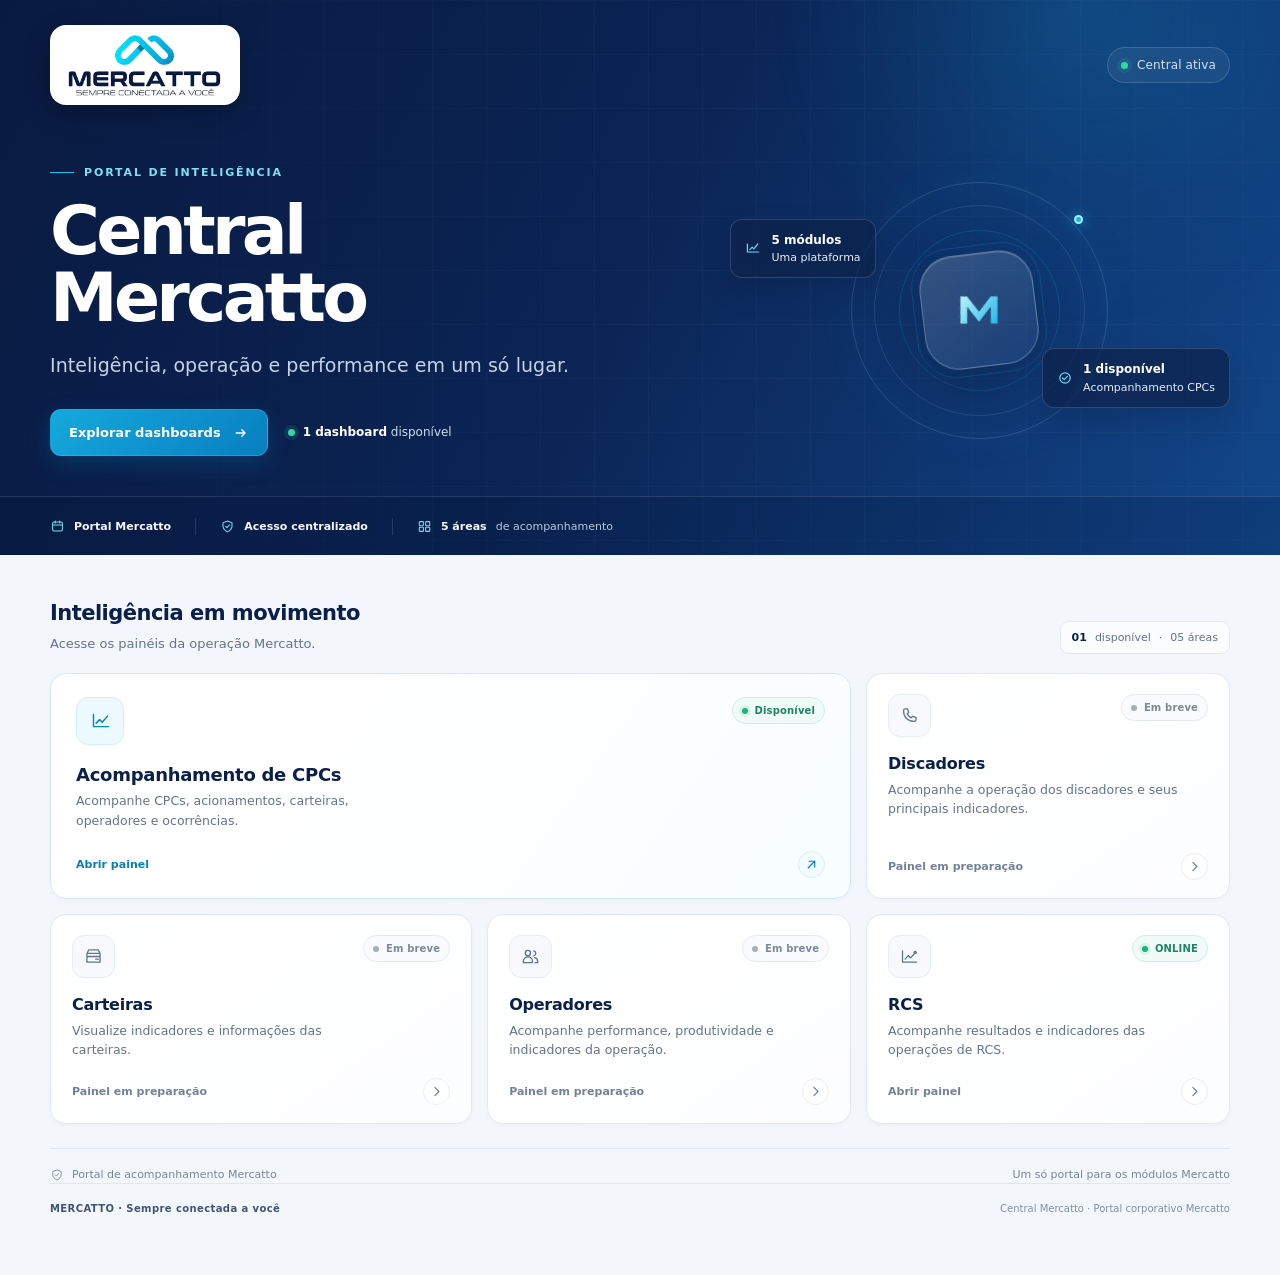
==== commit 64c49c47: "feat: ativa painel RCS na Central" ====
--- a/index.html
+++ b/index.html
@@ -87,7 +87,7 @@
     .status{display:inline-flex;align-items:center;gap:7px;padding:5px 9px;border:1px solid #e6eaf0;border-radius:999px;background:#fafbfd;color:#7c899b;font-size:10px;font-weight:700;letter-spacing:.015em;white-space:nowrap}
     .status-dot{width:6px;height:6px;border-radius:50%;background:#a5afbd}
     .featured .status{border-color:#cfede3;background:#f0faf6;color:#218365}
-    .featured .status-dot{background:#1caf80;box-shadow:0 0 0 3px rgba(28,175,128,.1)}
+    .featured .status-dot{background:#1caf80;box-shadow:0 0 0 3px rgba(28,175,128,.1)}.status.online{border-color:#cfede3;background:#f0faf6;color:#218365}.status.online .status-dot{background:#1caf80;box-shadow:0 0 0 3px rgba(28,175,128,.1)}
     .card h3{margin:17px 0 5px;color:var(--navy);font-size:16px;font-weight:700;line-height:1.3;letter-spacing:-.015em}
     .featured h3{margin-top:18px;font-size:18px}
     .card p{max-width:39ch;margin:0;color:var(--muted);font-size:12.5px;line-height:1.55}
@@ -232,11 +232,11 @@
           <h3>Operadores</h3><p>Acompanhe performance, produtividade e indicadores da operação.</p>
           <span class="card-bottom"><span class="card-cta">Painel em preparação</span><span class="arrow" aria-hidden="true"><svg viewBox="0 0 16 16" fill="none"><path d="m6 3 5 5-5 5" stroke="currentColor" stroke-width="1.5" stroke-linecap="round" stroke-linejoin="round"/></svg></span></span>
         </article>
-        <article class="card">
-          <span class="card-head"><span class="icon-box" aria-hidden="true"><svg viewBox="0 0 24 24" fill="none"><path d="M4 18.5V5.5m0 13h16M7 15l3.5-4 3 2.5 5-6" stroke="currentColor" stroke-width="1.5" stroke-linecap="round" stroke-linejoin="round"/><circle cx="18.5" cy="7.5" r="1.4" stroke="currentColor" stroke-width="1.3"/></svg></span><span class="status"><i class="status-dot" aria-hidden="true"></i>Em breve</span></span>
+        <a class="card" href="rcs/index.html">
+          <span class="card-head"><span class="icon-box" aria-hidden="true"><svg viewBox="0 0 24 24" fill="none"><path d="M4 18.5V5.5m0 13h16M7 15l3.5-4 3 2.5 5-6" stroke="currentColor" stroke-width="1.5" stroke-linecap="round" stroke-linejoin="round"/><circle cx="18.5" cy="7.5" r="1.4" stroke="currentColor" stroke-width="1.3"/></svg></span><span class="status online"><i class="status-dot" aria-hidden="true"></i>ONLINE</span></span>
           <h3>RCS</h3><p>Acompanhe resultados e indicadores das operações de RCS.</p>
-          <span class="card-bottom"><span class="card-cta">Painel em preparação</span><span class="arrow" aria-hidden="true"><svg viewBox="0 0 16 16" fill="none"><path d="m6 3 5 5-5 5" stroke="currentColor" stroke-width="1.5" stroke-linecap="round" stroke-linejoin="round"/></svg></span></span>
-        </article>
+          <span class="card-bottom"><span class="card-cta">Abrir painel</span><span class="arrow" aria-hidden="true"><svg viewBox="0 0 16 16" fill="none"><path d="m6 3 5 5-5 5" stroke="currentColor" stroke-width="1.5" stroke-linecap="round" stroke-linejoin="round"/></svg></span></span>
+        </a>
       </div>
       <div class="bottom-note">
         <span><svg viewBox="0 0 20 20" fill="none" aria-hidden="true"><path d="M10 2.8 16 5v4.4c0 3.7-2.4 6.1-6 7.8-3.6-1.7-6-4.1-6-7.8V5l6-2.2Z" stroke="currentColor" stroke-width="1.4"/><path d="m7.5 9.8 1.7 1.7 3.4-3.7" stroke="currentColor" stroke-width="1.4" stroke-linecap="round" stroke-linejoin="round"/></svg>Portal de acompanhamento Mercatto</span>
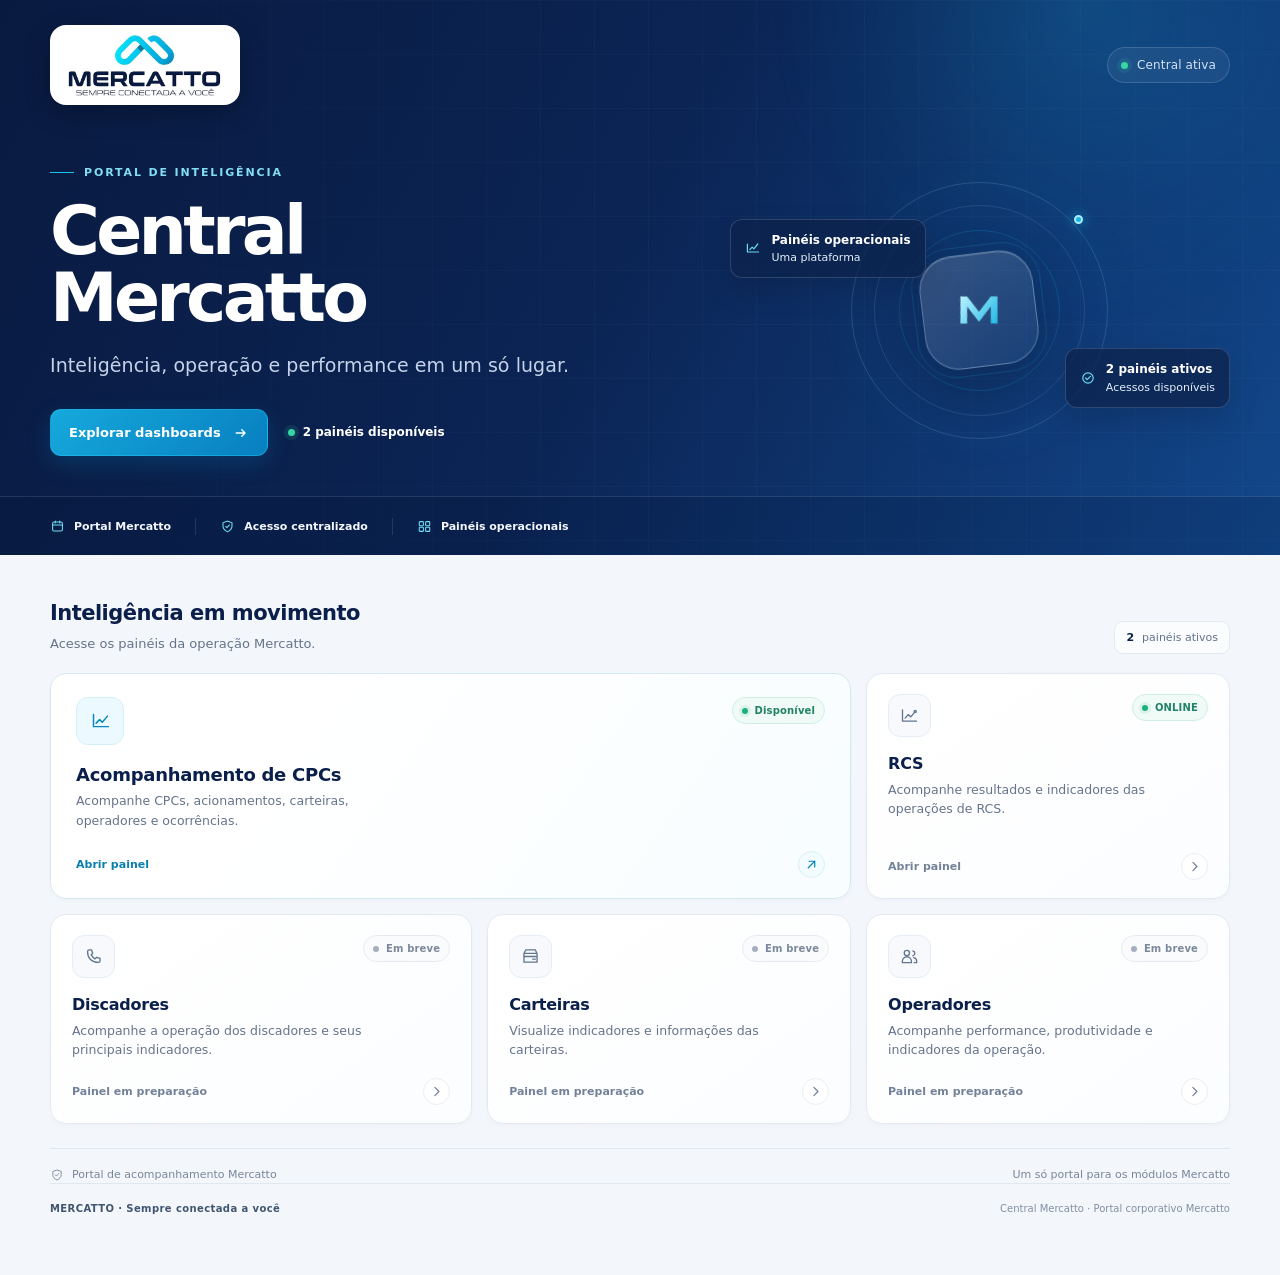
==== commit e215cb3a: "Atualiza portal e painel CPC" ====
--- a/index.html
+++ b/index.html
@@ -179,7 +179,7 @@
             <a class="primary-link" href="#dashboards">Explorar dashboards
               <svg viewBox="0 0 20 20" fill="none" aria-hidden="true"><path d="M4 10h11m-4-4 4 4-4 4" stroke="currentColor" stroke-width="1.7" stroke-linecap="round" stroke-linejoin="round"/></svg>
             </a>
-            <span class="availability"><i class="state-dot" aria-hidden="true"></i><span><b>1 dashboard</b> disponível</span></span>
+        <span class="availability"><i class="state-dot" aria-hidden="true"></i><b id="availabilityCount">Painéis disponíveis</b></span>
           </div>
         </div>
         <div class="hero-art" aria-hidden="true">
@@ -189,11 +189,11 @@
           </div>
           <div class="float-label one">
             <svg viewBox="0 0 20 20" fill="none"><path d="M3 15V5m0 10h14M6 12l3-3 2 2 5-6" stroke="currentColor" stroke-width="1.5" stroke-linecap="round" stroke-linejoin="round"/></svg>
-            <span><strong>5 módulos</strong>Uma plataforma</span>
+            <span><strong>Painéis operacionais</strong>Uma plataforma</span>
           </div>
           <div class="float-label two">
             <svg viewBox="0 0 20 20" fill="none"><circle cx="10" cy="10" r="6.5" stroke="currentColor" stroke-width="1.5"/><path d="m7 10 2 2 4-4" stroke="currentColor" stroke-width="1.5" stroke-linecap="round" stroke-linejoin="round"/></svg>
-            <span><strong>1 disponível</strong>Acompanhamento CPCs</span>
+            <span><strong id="heroPanelCount">Painéis ativos</strong>Acessos disponíveis</span>
           </div>
         </div>
       </div>
@@ -201,14 +201,14 @@
     <div class="hero-meta"><div class="shell meta-inner">
       <span class="meta-item"><svg viewBox="0 0 20 20" fill="none" aria-hidden="true"><rect x="3.5" y="4" width="13" height="12" rx="2" stroke="currentColor" stroke-width="1.4"/><path d="M7 2.8v2.4m6-2.4v2.4M3.8 8h12.4" stroke="currentColor" stroke-width="1.4" stroke-linecap="round"/></svg><strong>Portal Mercatto</strong></span>
       <span class="meta-item"><svg viewBox="0 0 20 20" fill="none" aria-hidden="true"><path d="M10 2.8 16 5v4.4c0 3.7-2.4 6.1-6 7.8-3.6-1.7-6-4.1-6-7.8V5l6-2.2Z" stroke="currentColor" stroke-width="1.4"/><path d="m7.5 9.8 1.7 1.7 3.4-3.7" stroke="currentColor" stroke-width="1.4" stroke-linecap="round" stroke-linejoin="round"/></svg><strong>Acesso centralizado</strong></span>
-      <span class="meta-item"><svg viewBox="0 0 20 20" fill="none" aria-hidden="true"><rect x="3" y="3.5" width="5.5" height="5.5" rx="1" stroke="currentColor" stroke-width="1.4"/><rect x="11.5" y="3.5" width="5.5" height="5.5" rx="1" stroke="currentColor" stroke-width="1.4"/><rect x="3" y="11" width="5.5" height="5.5" rx="1" stroke="currentColor" stroke-width="1.4"/><rect x="11.5" y="11" width="5.5" height="5.5" rx="1" stroke="currentColor" stroke-width="1.4"/></svg><strong>5 áreas</strong> de acompanhamento</span>
+      <span class="meta-item"><svg viewBox="0 0 20 20" fill="none" aria-hidden="true"><rect x="3" y="3.5" width="5.5" height="5.5" rx="1" stroke="currentColor" stroke-width="1.4"/><rect x="11.5" y="3.5" width="5.5" height="5.5" rx="1" stroke="currentColor" stroke-width="1.4"/><rect x="3" y="11" width="5.5" height="5.5" rx="1" stroke="currentColor" stroke-width="1.4"/><rect x="11.5" y="11" width="5.5" height="5.5" rx="1" stroke="currentColor" stroke-width="1.4"/></svg><strong>Painéis operacionais</strong></span>
     </div></div>
   </header>
   <main class="shell" id="dashboards">
     <section aria-labelledby="dashboards-title">
       <div class="section-heading">
         <div><h2 id="dashboards-title">Inteligência em movimento</h2><p>Acesse os painéis da operação Mercatto.</p></div>
-        <span class="section-count"><strong>01</strong> disponível <span aria-hidden="true">·</span> 05 áreas</span>
+        <span class="section-count"><strong id="panelCount">—</strong> painéis ativos</span>
       </div>
       <div class="cards">
         <a class="card featured" href="cpc/index.html">
@@ -216,6 +216,11 @@
           <h3>Acompanhamento de CPCs</h3>
           <p>Acompanhe CPCs, acionamentos, carteiras, operadores e ocorrências.</p>
           <span class="card-bottom"><span class="card-cta">Abrir painel</span><span class="arrow" aria-hidden="true"><svg viewBox="0 0 16 16" fill="none"><path d="M4 12 12 4M5 4h7v7" stroke="currentColor" stroke-width="1.5" stroke-linecap="round" stroke-linejoin="round"/></svg></span></span>
+        </a>
+        <a class="card" href="rcs/index.html">
+          <span class="card-head"><span class="icon-box" aria-hidden="true"><svg viewBox="0 0 24 24" fill="none"><path d="M4 18.5V5.5m0 13h16M7 15l3.5-4 3 2.5 5-6" stroke="currentColor" stroke-width="1.5" stroke-linecap="round" stroke-linejoin="round"/><circle cx="18.5" cy="7.5" r="1.4" stroke="currentColor" stroke-width="1.3"/></svg></span><span class="status online"><i class="status-dot" aria-hidden="true"></i>ONLINE</span></span>
+          <h3>RCS</h3><p>Acompanhe resultados e indicadores das operações de RCS.</p>
+          <span class="card-bottom"><span class="card-cta">Abrir painel</span><span class="arrow" aria-hidden="true"><svg viewBox="0 0 16 16" fill="none"><path d="m6 3 5 5-5 5" stroke="currentColor" stroke-width="1.5" stroke-linecap="round" stroke-linejoin="round"/></svg></span></span>
         </a>
         <article class="card">
           <span class="card-head"><span class="icon-box" aria-hidden="true"><svg viewBox="0 0 24 24" fill="none"><path d="M7.2 4.5h2.6l1.3 4-1.8 1.6a15 15 0 0 0 4.6 4.6l1.6-1.8 4 1.3v2.6c0 1.1-.9 2-2 2C10 18.8 5.2 14 5.2 6.5c0-1.1.9-2 2-2Z" stroke="currentColor" stroke-width="1.5" stroke-linecap="round" stroke-linejoin="round"/></svg></span><span class="status"><i class="status-dot" aria-hidden="true"></i>Em breve</span></span>
@@ -232,11 +237,6 @@
           <h3>Operadores</h3><p>Acompanhe performance, produtividade e indicadores da operação.</p>
           <span class="card-bottom"><span class="card-cta">Painel em preparação</span><span class="arrow" aria-hidden="true"><svg viewBox="0 0 16 16" fill="none"><path d="m6 3 5 5-5 5" stroke="currentColor" stroke-width="1.5" stroke-linecap="round" stroke-linejoin="round"/></svg></span></span>
         </article>
-        <a class="card" href="rcs/index.html">
-          <span class="card-head"><span class="icon-box" aria-hidden="true"><svg viewBox="0 0 24 24" fill="none"><path d="M4 18.5V5.5m0 13h16M7 15l3.5-4 3 2.5 5-6" stroke="currentColor" stroke-width="1.5" stroke-linecap="round" stroke-linejoin="round"/><circle cx="18.5" cy="7.5" r="1.4" stroke="currentColor" stroke-width="1.3"/></svg></span><span class="status online"><i class="status-dot" aria-hidden="true"></i>ONLINE</span></span>
-          <h3>RCS</h3><p>Acompanhe resultados e indicadores das operações de RCS.</p>
-          <span class="card-bottom"><span class="card-cta">Abrir painel</span><span class="arrow" aria-hidden="true"><svg viewBox="0 0 16 16" fill="none"><path d="m6 3 5 5-5 5" stroke="currentColor" stroke-width="1.5" stroke-linecap="round" stroke-linejoin="round"/></svg></span></span>
-        </a>
       </div>
       <div class="bottom-note">
         <span><svg viewBox="0 0 20 20" fill="none" aria-hidden="true"><path d="M10 2.8 16 5v4.4c0 3.7-2.4 6.1-6 7.8-3.6-1.7-6-4.1-6-7.8V5l6-2.2Z" stroke="currentColor" stroke-width="1.4"/><path d="m7.5 9.8 1.7 1.7 3.4-3.7" stroke="currentColor" stroke-width="1.4" stroke-linecap="round" stroke-linejoin="round"/></svg>Portal de acompanhamento Mercatto</span>
@@ -245,5 +245,37 @@
     </section>
     <footer><span class="footer-brand">MERCATTO <span aria-hidden="true">·</span> Sempre conectada a você</span><span>Central Mercatto <span aria-hidden="true">·</span> Portal corporativo Mercatto</span></footer>
   </main>
+  <script>
+    (() => {
+      const container = document.querySelector(".cards");
+      const isAtivo = card => {
+        const href = card.getAttribute("href");
+        const status = card.querySelector(".status")?.textContent.trim().toLocaleLowerCase("pt-BR");
+        return card.matches("a.card[href]") && href && href !== "#" && status !== "em breve";
+      };
+      const atualizarPainéis = () => {
+        const cards = [...container.children];
+        const ordenados = [
+          ...cards.filter(isAtivo),
+          ...cards.filter(card => !isAtivo(card))
+        ];
+        if (ordenados.some((card, index) => cards[index] !== card)) {
+          ordenados.forEach(card => container.append(card));
+        }
+        const total = ordenados.filter(isAtivo).length;
+        document.getElementById("heroPanelCount").textContent =
+          `${total} ${total === 1 ? "painel ativo" : "painéis ativos"}`;
+        document.getElementById("availabilityCount").textContent =
+          `${total} ${total === 1 ? "painel disponível" : "painéis disponíveis"}`;
+        document.getElementById("panelCount").textContent = total;
+      };
+      const observer = new MutationObserver(atualizarPainéis);
+      observer.observe(container, {
+        childList: true, subtree: true, characterData: true, attributes: true,
+        attributeFilter: ["href"]
+      });
+      atualizarPainéis();
+    })();
+  </script>
 </body>
-</html>+</html>
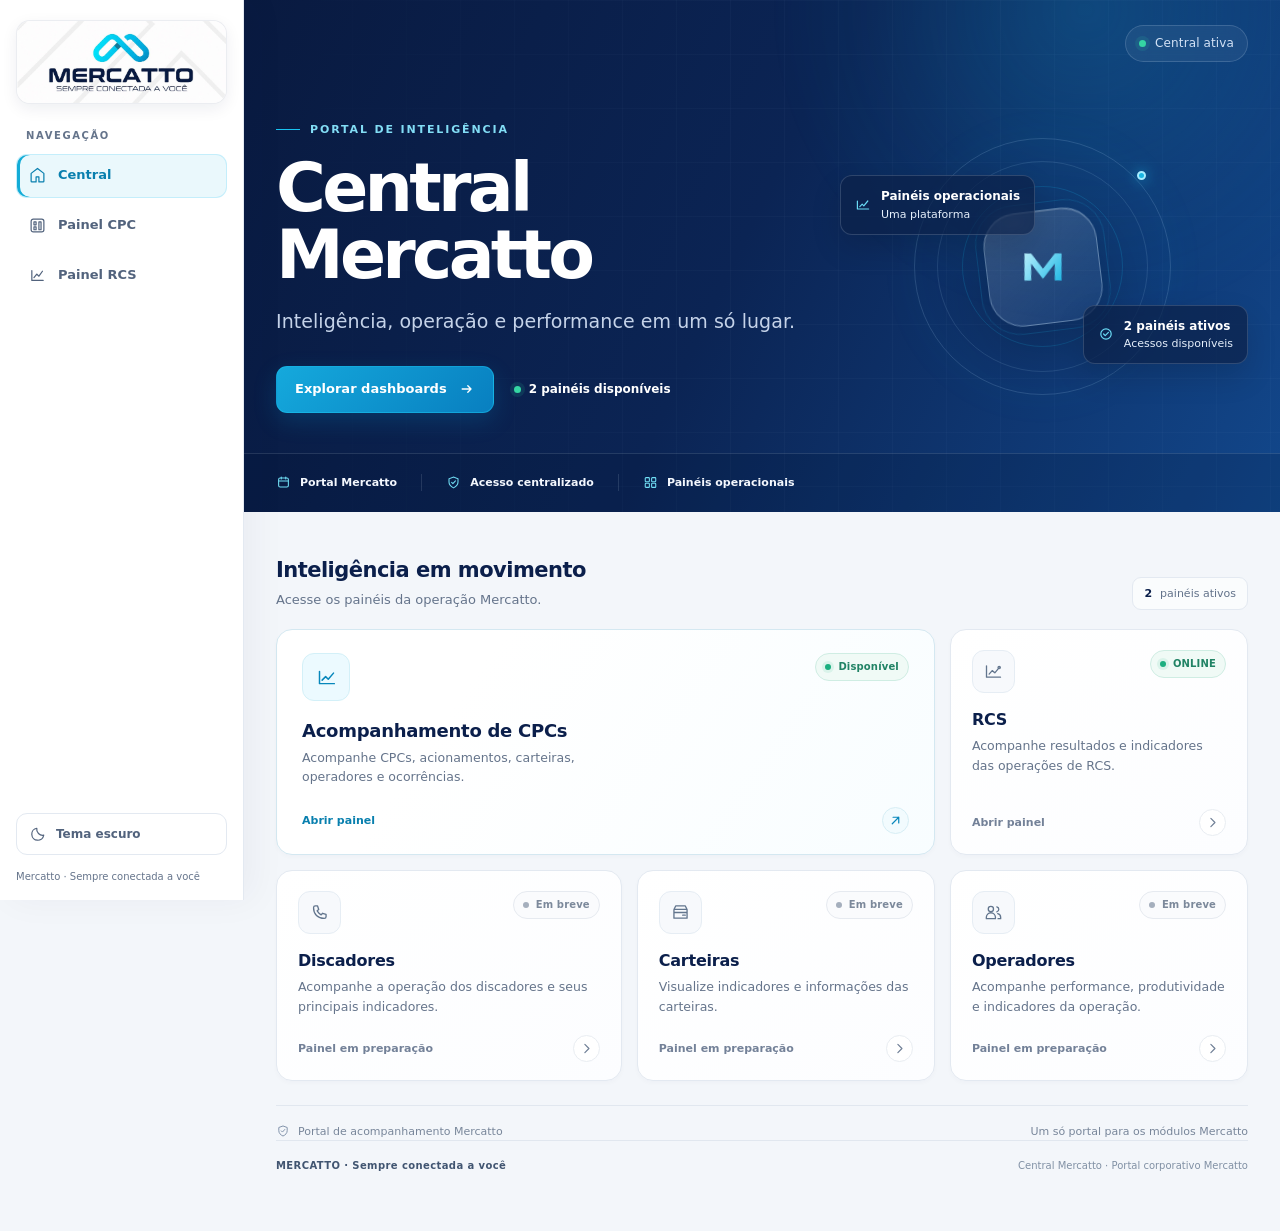
==== commit da463599: "Moderniza a interface dos painéis Mercatto" ====
--- a/index.html
+++ b/index.html
@@ -160,6 +160,8 @@
     }
     @media print{.hero-art,.hero-meta,.primary-link{display:none}.hero{min-height:0;padding-bottom:24px}main{padding-top:24px}.card{break-inside:avoid;box-shadow:none}}
   </style>
+  <script>(()=>{try{const saved=localStorage.getItem('mercatto-theme');document.documentElement.dataset.theme=saved==='dark'||saved==='light'?saved:(matchMedia('(prefers-color-scheme: dark)').matches?'dark':'light')}catch(_){document.documentElement.dataset.theme='light'}})()</script>
+  <link rel="stylesheet" href="assets/mercatto-ui.css">
 </head>
 <body>
   <header class="hero">
@@ -277,5 +279,6 @@
       atualizarPainéis();
     })();
   </script>
+  <script src="assets/mercatto-ui.js"></script>
 </body>
 </html>
--- a/assets/mercatto-ui.css
+++ b/assets/mercatto-ui.css
@@ -0,0 +1,251 @@
+:root {
+  --mt-page: #f3f6fa;
+  --mt-surface: #fff;
+  --mt-surface-raised: #fbfdff;
+  --mt-text: #122038;
+  --mt-muted: #65748b;
+  --mt-line: #e3e9f1;
+  --mt-shadow: 0 18px 46px rgba(11,31,75,.08), 0 2px 7px rgba(11,31,75,.04);
+  --mt-sidebar: #fff;
+  --mt-sidebar-text: #52637d;
+  --mt-sidebar-active: #eaf8fc;
+  --mt-track: #eaf0f7;
+}
+
+:root[data-theme="dark"] {
+  color-scheme: dark;
+  --mt-page: #081321;
+  --mt-surface: #101f33;
+  --mt-surface-raised: #14263d;
+  --mt-text: #e5efff;
+  --mt-muted: #9aadc6;
+  --mt-line: #263b56;
+  --mt-shadow: 0 20px 50px rgba(0,0,0,.24), 0 2px 8px rgba(0,0,0,.18);
+  --mt-sidebar: #0b192b;
+  --mt-sidebar-text: #b3c2d7;
+  --mt-sidebar-active: #132c43;
+  --mt-track: #21364e;
+}
+
+:root {
+  color-scheme: light;
+  --paper: var(--mt-page);
+  --surf: var(--mt-surface);
+  --ink: var(--mt-text);
+  --muted: var(--mt-muted);
+  --mut: var(--mt-muted);
+  --line: var(--mt-line);
+  --shadow: var(--mt-shadow);
+  --sh: var(--mt-shadow);
+  --trilho: var(--mt-track);
+}
+
+*,*::before,*::after { box-sizing: border-box; }
+body { min-width: 320px; background: var(--mt-page); color: var(--mt-text); }
+.mer-layout { min-height: 100vh; }
+.mer-side {
+  position: fixed;
+  z-index: 40;
+  inset: 0 auto 0 0;
+  display: flex;
+  width: 244px;
+  flex-direction: column;
+  gap: 22px;
+  padding: 20px 16px 16px;
+  border-right: 1px solid var(--mt-line);
+  background: var(--mt-sidebar);
+  box-shadow: 10px 0 34px rgba(11,31,75,.045);
+}
+.mer-brand {
+  position: relative;
+  display: block;
+  width: 100%;
+  height: 84px;
+  flex: none;
+  overflow: hidden;
+  border: 1px solid rgba(11,31,75,.08);
+  border-radius: 14px;
+  background: #fff;
+  box-shadow: 0 5px 16px rgba(11,31,75,.07);
+}
+.mer-brand img {
+  position: absolute;
+  top: 50%;
+  left: 50%;
+  display: block;
+  width: 100%;
+  height: auto;
+  transform: translate(-50%,-50%);
+}
+.mer-nav-caption {
+  margin: 2px 10px -12px;
+  color: var(--mt-muted);
+  font-size: 10px;
+  font-weight: 750;
+  letter-spacing: .16em;
+  text-transform: uppercase;
+}
+.mer-links { display: grid; gap: 6px; }
+.mer-link {
+  display: flex;
+  min-height: 44px;
+  align-items: center;
+  gap: 12px;
+  padding: 0 12px;
+  border: 1px solid transparent;
+  border-radius: 11px;
+  color: var(--mt-sidebar-text);
+  font-size: 13px;
+  font-weight: 650;
+  text-decoration: none;
+  transition: color .18s ease,background .18s ease,border-color .18s ease,transform .18s ease;
+}
+.mer-link:hover { transform: translateX(2px); background: var(--mt-sidebar-active); color: #087fae; }
+.mer-link[aria-current="page"] {
+  border-color: rgba(25,195,240,.18);
+  background: var(--mt-sidebar-active);
+  color: #087fae;
+  box-shadow: inset 3px 0 #13acd7;
+}
+.mer-link svg { width: 17px; height: 17px; flex: none; }
+.mer-side-bottom { display: grid; gap: 14px; margin-top: auto; }
+.mer-theme {
+  display: flex;
+  width: 100%;
+  min-height: 42px;
+  align-items: center;
+  gap: 10px;
+  padding: 0 12px;
+  border: 1px solid var(--mt-line);
+  border-radius: 11px;
+  background: var(--mt-surface);
+  color: var(--mt-sidebar-text);
+  font: inherit;
+  font-size: 12px;
+  font-weight: 650;
+  text-align: left;
+  cursor: pointer;
+  transition: background .18s ease,border-color .18s ease,color .18s ease;
+}
+.mer-theme:hover { border-color: rgba(25,195,240,.5); color: #087fae; }
+.mer-theme svg { width: 17px; height: 17px; flex: none; }
+.mer-side-note { color: var(--mt-muted); font-size: 10px; line-height: 1.5; }
+.mer-content { min-width: 0; min-height: 100vh; margin-left: 244px; }
+:root[data-theme="dark"] .mer-link:hover,
+:root[data-theme="dark"] .mer-link[aria-current="page"],
+:root[data-theme="dark"] .mer-theme:hover { color: #79dcf5; }
+
+/* Superfícies consistentes no tema claro e escuro. */
+:root[data-theme="dark"] body[data-page="home"] .card {
+  border-color: var(--mt-line);
+  background: linear-gradient(145deg,var(--mt-surface),#12243a);
+  box-shadow: var(--mt-shadow);
+}
+:root[data-theme="dark"] body[data-page="home"] .card.featured { border-color: #1b5269; }
+:root[data-theme="dark"] body[data-page="home"] .section-heading h2,
+:root[data-theme="dark"] body[data-page="home"] .card h3,
+:root[data-theme="dark"] body[data-page="home"] .section-count strong { color: #e4f1ff; }
+:root[data-theme="dark"] body[data-page="home"] .section-heading p,
+:root[data-theme="dark"] body[data-page="home"] .card p,
+:root[data-theme="dark"] body[data-page="home"] .bottom-note,
+:root[data-theme="dark"] body[data-page="home"] footer { color: var(--mt-muted); }
+:root[data-theme="dark"] body[data-page="home"] .section-count { color: var(--mt-muted); }
+:root[data-theme="dark"] body[data-page="home"] .featured .card-cta { color: #7bdcf4; }
+:root[data-theme="dark"] body[data-page="home"] .footer-brand { color: #c8d9ee; }
+:root[data-theme="dark"] body[data-page="home"] .section-count,
+:root[data-theme="dark"] body[data-page="home"] .icon-box,
+:root[data-theme="dark"] body[data-page="home"] .arrow { border-color: var(--mt-line); background: var(--mt-surface-raised); color: #b8cee6; }
+:root[data-theme="dark"] body[data-page="home"] .status { border-color: var(--mt-line); background: #17283d; color: #b4c4d8; }
+:root[data-theme="dark"] body[data-page="home"] .status.online,
+:root[data-theme="dark"] body[data-page="home"] .featured .status { border-color: #215c4b; background: #102d2c; color: #72d6b3; }
+:root[data-theme="dark"] body[data-page="home"] .bottom-note,
+:root[data-theme="dark"] body[data-page="home"] footer { border-color: var(--mt-line); }
+
+:root[data-theme="dark"] body[data-page="cpc"] h2,
+:root[data-theme="dark"] body[data-page="cpc"] .gauge .pct,
+:root[data-theme="dark"] body[data-page="cpc"] .cart .nome,
+:root[data-theme="dark"] body[data-page="cpc"] .dh b,
+:root[data-theme="dark"] body[data-page="cpc"] .mi,
+:root[data-theme="dark"] body[data-page="cpc"] .op .v,
+:root[data-theme="dark"] body[data-page="cpc"] .op .n small { color: #e1efff; }
+:root[data-theme="dark"] body[data-page="cpc"] .cart,
+:root[data-theme="dark"] body[data-page="cpc"] .dia,
+:root[data-theme="dark"] body[data-page="cpc"] .mi,
+:root[data-theme="dark"] body[data-page="cpc"] .opd,
+:root[data-theme="dark"] body[data-page="cpc"] .chipf { border-color: var(--mt-line); background: var(--mt-surface); color: var(--mt-text); }
+:root[data-theme="dark"] body[data-page="cpc"] .op:hover,
+:root[data-theme="dark"] body[data-page="cpc"] .op[aria-expanded="true"],
+:root[data-theme="dark"] body[data-page="cpc"] .mais:hover { background: var(--mt-surface-raised); }
+:root[data-theme="dark"] body[data-page="cpc"] tr:hover td { background: var(--mt-surface-raised); }
+:root[data-theme="dark"] body[data-page="cpc"] th { background: var(--mt-surface); }
+
+:root[data-theme="dark"] body[data-page="rcs"] h2,
+:root[data-theme="dark"] body[data-page="rcs"] .kpi .v,
+:root[data-theme="dark"] body[data-page="rcs"] .rk .t b,
+:root[data-theme="dark"] body[data-page="rcs"] .mat { color: #e1efff; }
+:root[data-theme="dark"] body[data-page="rcs"] .card { border-color: var(--mt-line); background: var(--mt-surface); box-shadow: var(--mt-shadow); }
+:root[data-theme="dark"] body[data-page="rcs"] .track { background: var(--mt-track); }
+:root[data-theme="dark"] body[data-page="rcs"] th { background: var(--mt-surface); }
+:root[data-theme="dark"] body[data-page="rcs"] td { border-color: var(--mt-line); }
+:root[data-theme="dark"] body[data-page="rcs"] tr:hover td { background: var(--mt-surface-raised); }
+:root[data-theme="dark"] body[data-page="rcs"] .drop { border-color: #38506c; background: rgba(16,31,51,.7); }
+:root[data-theme="dark"] body[data-page="rcs"] .drop.on { border-color: #168dbb; background: #102a3e; }
+:root[data-theme="dark"] body[data-page="rcs"] select { border-color: #47617d; background: #13243a; color: #e5efff; }
+:root[data-theme="dark"] body[data-page="rcs"] select option { background: #13243a; color: #e5efff; }
+:root[data-theme="dark"] body[data-page="rcs"] .pill { background: #123a53; color: #86e0f4; }
+:root[data-theme="dark"] body[data-page="rcs"] .pill.top { background: #12372f; color: #78d9b5; }
+:root[data-theme="dark"] body[data-page="rcs"] #tip { border: 1px solid #37536f; }
+
+body[data-page="home"] .hero .topbar .brand { display: none; }
+body[data-page="home"] .hero .topbar { justify-content: flex-end; }
+body[data-page="cpc"] .hero .logo { display: none; }
+:root[data-theme="dark"] body[data-page="home"] .hero { border-bottom: 1px solid rgba(122,190,241,.12); }
+:root[data-theme="dark"] body[data-page="cpc"] .chipf[aria-pressed="true"],
+:root[data-theme="dark"] body[data-page="cpc"] .mi[aria-pressed="true"] { border-color: #0b1f4b; background: #0b1f4b; color: #fff; }
+
+@media (max-width: 1020px) {
+  .mer-side {
+    position: sticky;
+    inset: 0 0 auto;
+    display: grid;
+    width: 100%;
+    grid-template-columns: 124px minmax(0,1fr) 42px;
+    align-items: center;
+    gap: 10px;
+    padding: 8px 12px;
+    border-right: 0;
+    border-bottom: 1px solid var(--mt-line);
+    box-shadow: 0 8px 24px rgba(11,31,75,.08);
+  }
+  .mer-brand { height: 48px; border-radius: 9px; }
+  .mer-nav-caption,.mer-side-note { display: none; }
+  .mer-links { display: flex; min-width: 0; gap: 3px; overflow-x: auto; scrollbar-width: none; }
+  .mer-links::-webkit-scrollbar { display: none; }
+  .mer-link { min-height: 38px; flex: 0 0 auto; gap: 6px; padding: 0 8px; font-size: 11px; }
+  .mer-link svg { width: 15px; height: 15px; }
+  .mer-link:hover { transform: none; }
+  .mer-link[aria-current="page"] { box-shadow: inset 0 -2px #13acd7; }
+  .mer-side-bottom { display: block; margin: 0; }
+  .mer-theme { width: 40px; min-height: 40px; justify-content: center; padding: 0; }
+  .mer-theme-label { display: none; }
+  .mer-content { margin-left: 0; }
+  body[data-page="cpc"] .grid > .bloco { min-width: 0; }
+}
+
+@media (max-width: 430px) {
+  .mer-side { grid-template-columns: 90px minmax(0,1fr) 38px; gap: 6px; padding-inline: 8px; }
+  .mer-brand { height: 42px; }
+  .mer-link { width: 34px; min-height: 36px; justify-content: center; gap: 0; padding-inline: 0; }
+  .mer-link span { display: none; }
+  .mer-link svg { width: 13px; height: 13px; }
+  .mer-theme { width: 36px; min-height: 36px; }
+}
+
+@media (prefers-reduced-motion: reduce) {
+  .mer-link,.mer-theme { transition: none; }
+}
+
+@media print {
+  .mer-side { display: none !important; }
+  .mer-content { margin-left: 0 !important; }
+}
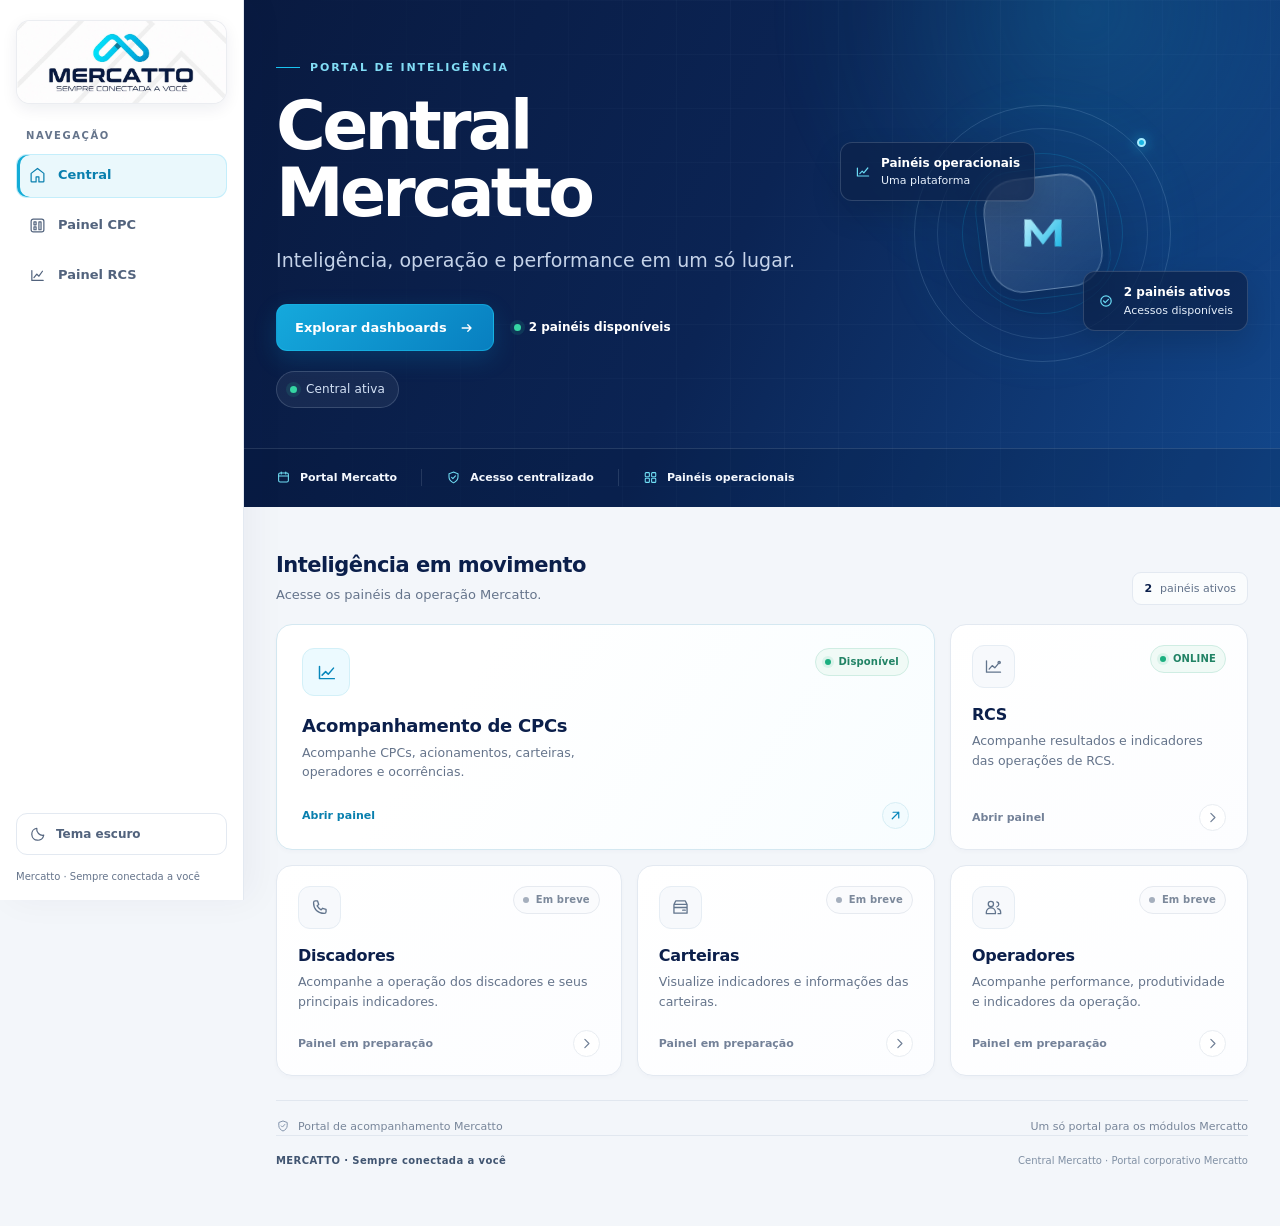
==== commit 432a04be: "Moderniza painel CPC e remove navegação duplicada" ====
--- a/index.html
+++ b/index.html
@@ -166,12 +166,6 @@
 <body>
   <header class="hero">
     <div class="shell">
-      <nav class="topbar" aria-label="Central Mercatto">
-        <a class="brand" href="./" aria-label="Central Mercatto — início">
-          <img src="[data-uri]" alt="Mercatto — Sempre conectada a você">
-        </a>
-        <span class="system-state"><i class="state-dot" aria-hidden="true"></i> Central ativa</span>
-      </nav>
       <div class="hero-content">
         <div class="intro">
           <p class="eyebrow">Portal de inteligência</p>
@@ -182,6 +176,7 @@
               <svg viewBox="0 0 20 20" fill="none" aria-hidden="true"><path d="M4 10h11m-4-4 4 4-4 4" stroke="currentColor" stroke-width="1.7" stroke-linecap="round" stroke-linejoin="round"/></svg>
             </a>
         <span class="availability"><i class="state-dot" aria-hidden="true"></i><b id="availabilityCount">Painéis disponíveis</b></span>
+            <span class="system-state"><i class="state-dot" aria-hidden="true"></i> Central ativa</span>
           </div>
         </div>
         <div class="hero-art" aria-hidden="true">
--- a/assets/mercatto-ui.css
+++ b/assets/mercatto-ui.css
@@ -249,3 +249,172 @@
   .mer-side { display: none !important; }
   .mer-content { margin-left: 0 !important; }
 }
+
+/* CPC: composicao visual compartilhada com Central e RCS */
+body[data-page="cpc"] {
+  --navy: #0b1c3a;
+  --bl: #078fce;
+  --paper: var(--mt-page);
+  --surf: var(--mt-surface);
+  --ink: var(--mt-text);
+  --muted: var(--mt-muted);
+  --mut: var(--mt-muted);
+  --line: var(--mt-line);
+  --shadow: var(--mt-shadow);
+  --sh: var(--mt-shadow);
+  --trilho: var(--mt-track);
+  min-width: 320px;
+  background: var(--mt-page);
+  color: var(--mt-text);
+  font-family: Inter, "Segoe UI", Arial, sans-serif;
+}
+body[data-page="cpc"] .hero {
+  position: relative;
+  overflow: hidden;
+  border: 0;
+  border-bottom: 1px solid rgba(87,197,238,.2);
+  background: radial-gradient(ellipse at 84% 10%,rgba(12,177,222,.3),transparent 36%),
+    radial-gradient(ellipse at 15% 100%,rgba(36,93,190,.3),transparent 45%),
+    linear-gradient(120deg,#07152e 0%,#0b2856 56%,#0a4777 100%);
+  box-shadow: 0 20px 55px rgba(5,22,52,.15);
+}
+body[data-page="cpc"] .hero::before,
+body[data-page="cpc"] .hero::after { opacity: .32; }
+body[data-page="cpc"] .hero .in { max-width: 1480px; padding: 22px clamp(20px,4vw,58px) 28px; }
+body[data-page="cpc"] .portal-back {
+  display: inline-flex; align-items: center; min-height: 36px; margin-bottom: 22px; padding: 0 13px;
+  border: 1px solid rgba(176,220,255,.25); border-radius: 10px; background: rgba(255,255,255,.07);
+  color: #d9f5ff; font-size: 12px; font-weight: 650; text-decoration: none;
+  transition: background .18s ease,border-color .18s ease,transform .18s ease;
+}
+body[data-page="cpc"] .portal-back:hover { transform: translateY(-1px); border-color: rgba(67,210,245,.65); background: rgba(255,255,255,.13); }
+body[data-page="cpc"] .topbar { align-items: center; margin-bottom: 12px; }
+body[data-page="cpc"] .side { gap: 10px; }
+body[data-page="cpc"] .pill.reference { border: 1px solid rgba(77,204,239,.38); background: rgba(28,161,207,.16); color: #b9f1ff; }
+body[data-page="cpc"] .clockData,
+body[data-page="cpc"] .avisoData { color: #b9cde6; }
+body[data-page="cpc"] .hgrid { max-width: 1240px; min-height: 220px; align-items: center; gap: 30px; padding: 26px 0 30px; }
+body[data-page="cpc"] .tit { flex: 1 1 480px; }
+body[data-page="cpc"] .tit h1 { margin: 13px 0 0; color: #fff; font-family: Inter,"Segoe UI",Arial,sans-serif; font-size: clamp(34px,4.5vw,56px); font-weight: 780; letter-spacing: -.045em; line-height: 1.04; }
+body[data-page="cpc"] .tit p { max-width: 58ch; margin-top: 14px; color: #c7d9ef; font-size: 14px; line-height: 1.65; }
+body[data-page="cpc"] .eyebrow { color: #75dcf6; letter-spacing: .16em; }
+body[data-page="cpc"] .orb { opacity: .84; transform: scale(.86); transform-origin: right center; }
+body[data-page="cpc"] .fchip { border: 1px solid rgba(143,218,247,.25); border-radius: 14px; background: rgba(7,28,62,.72); box-shadow: 0 12px 30px rgba(0,0,0,.18); color: #e7f8ff; backdrop-filter: blur(12px); }
+body[data-page="cpc"] .strip { display: flex; flex-wrap: wrap; gap: 8px; border: 0; }
+body[data-page="cpc"] .strip span { padding: 7px 11px; border: 1px solid rgba(182,220,255,.15); border-radius: 999px; background: rgba(255,255,255,.055); color: #d1e3f8; font-size: 11px; }
+body[data-page="cpc"] .strip b { color: #fff; }
+body[data-page="cpc"] .wrap { width: min(100% - 56px,1420px); padding: 28px 0 54px; }
+body[data-page="cpc"] .filtro {
+  position: sticky; top: 8px; z-index: 10; display: flex; align-items: center; gap: 9px; flex-wrap: wrap;
+  margin: 0 0 20px; padding: 12px 14px; border: 1px solid var(--mt-line); border-radius: 15px;
+  background: color-mix(in srgb,var(--mt-surface) 92%,transparent); box-shadow: 0 8px 24px rgba(11,31,75,.07); backdrop-filter: blur(14px);
+}
+body[data-page="cpc"] .filtro .lb { color: var(--mt-muted); font-size: 11px; font-weight: 750; letter-spacing: .08em; text-transform: uppercase; }
+body[data-page="cpc"] .chipf,
+body[data-page="cpc"] .mi,
+body[data-page="cpc"] .cart,
+body[data-page="cpc"] .opd { transition: border-color .18s ease,background .18s ease,box-shadow .18s ease,transform .18s ease; }
+body[data-page="cpc"] .chipf { min-height: 35px; padding: 0 13px; border-color: var(--mt-line); border-radius: 999px; background: var(--mt-surface-raised); color: var(--mt-text); font: inherit; font-size: 12px; }
+body[data-page="cpc"] .chipf:hover { border-color: #19add4; transform: translateY(-1px); }
+body[data-page="cpc"] .chipf[aria-pressed="true"] { border-color: #087eaf; background: linear-gradient(135deg,#087eaf,#1460b7); color: #fff; box-shadow: 0 5px 15px rgba(8,126,175,.22); }
+body[data-page="cpc"] .btn.print { min-height: 35px; margin-left: auto; padding: 0 12px; border: 1px solid var(--mt-line); border-radius: 9px; background: var(--mt-surface); color: var(--mt-muted); box-shadow: none; font-size: 12px; font-weight: 650; }`r`nbody[data-page="cpc"] .btn.print:hover { border-color: #19add4; background: var(--mt-surface-raised); color: var(--mt-text); }
+body[data-page="cpc"] .kpis { gap: 14px; }
+body[data-page="cpc"] .card,
+body[data-page="cpc"] .cart,
+body[data-page="cpc"] .dia,
+body[data-page="cpc"] .opd {
+  border: 1px solid var(--mt-line); border-radius: 17px; background: var(--mt-surface); box-shadow: var(--mt-shadow);
+}
+body[data-page="cpc"] .card { padding: 21px; }
+body[data-page="cpc"] .gauge { display: flex; align-items: center; gap: 18px; background: radial-gradient(circle at 12% 0%,rgba(42,181,222,.11),transparent 43%),var(--mt-surface); }
+body[data-page="cpc"] .gauge .pct { color: var(--mt-text); font-size: clamp(31px,4vw,44px); letter-spacing: -.04em; }
+body[data-page="cpc"] .cap,
+body[data-page="cpc"] .kpi small { color: var(--mt-muted); }
+body[data-page="cpc"] .kpi { min-height: 124px; display: flex; flex-direction: column; justify-content: center; gap: 9px; }
+body[data-page="cpc"] .kpi b { color: var(--mt-text); font-family: Inter,"Segoe UI",Arial,sans-serif; font-size: clamp(25px,3vw,35px); letter-spacing: -.035em; }
+body[data-page="cpc"] .kpi span { color: var(--mt-muted); font-size: 12px; }
+body[data-page="cpc"] .kpi .dot { box-shadow: 0 0 0 4px color-mix(in srgb,var(--c) 13%,transparent); }
+body[data-page="cpc"] .hd { display: flex; align-items: end; justify-content: space-between; gap: 15px; margin: 34px 2px 14px; }
+body[data-page="cpc"] .hd h2 { margin: 0; color: var(--mt-text); font-family: Inter,"Segoe UI",Arial,sans-serif; font-size: clamp(18px,2vw,23px); font-weight: 750; letter-spacing: -.025em; }
+body[data-page="cpc"] .hd p { margin: 6px 0 0; color: var(--mt-muted); font-size: 12px; line-height: 1.5; }
+body[data-page="cpc"] .cron { gap: 12px; }
+body[data-page="cpc"] .dia { padding: 14px; background: var(--mt-surface); }
+body[data-page="cpc"] .dia.hoje { border-color: rgba(19,172,215,.5); box-shadow: 0 0 0 3px rgba(19,172,215,.09),var(--mt-shadow); }
+body[data-page="cpc"] .dh b { color: var(--mt-text); }
+body[data-page="cpc"] .mi { min-height: 38px; border-color: var(--mt-line); border-radius: 9px; background: var(--mt-surface-raised); color: var(--mt-text); font-size: 11px; }
+body[data-page="cpc"] .mi:hover:not(:disabled),
+body[data-page="cpc"] .mi[aria-pressed="true"] { border-color: #1aaed2; background: color-mix(in srgb,#19b8dc 12%,var(--mt-surface)); }
+body[data-page="cpc"] .carts { gap: 12px; }
+body[data-page="cpc"] .cart { padding: 16px; text-align: left; }
+body[data-page="cpc"] .cart:hover,
+body[data-page="cpc"] .cart[aria-pressed="true"] { transform: translateY(-2px); border-color: rgba(20,167,211,.6); box-shadow: 0 13px 30px rgba(11,31,75,.12); }
+body[data-page="cpc"] .cart .nome { color: var(--mt-text); }
+body[data-page="cpc"] .band { overflow: hidden; border-radius: 999px; background: var(--mt-track); }
+body[data-page="cpc"] .grid { gap: 15px; }
+body[data-page="cpc"] .bloco { min-width: 0; padding: 18px; }
+body[data-page="cpc"] .bloco h3,
+body[data-page="cpc"] .bloco h4 { color: var(--mt-text); font-family: Inter,"Segoe UI",Arial,sans-serif; }
+body[data-page="cpc"] .op { min-height: 58px; border-radius: 11px; }
+body[data-page="cpc"] .op:hover,
+body[data-page="cpc"] .op[aria-expanded="true"] { background: var(--mt-surface-raised); }
+body[data-page="cpc"] .op .n small,
+body[data-page="cpc"] .op .v { color: var(--mt-text); }
+body[data-page="cpc"] .scroll { max-height: 560px; overflow: auto; border: 1px solid var(--mt-line); border-radius: 12px; background: var(--mt-surface); }
+body[data-page="cpc"] table { min-width: 540px; border-collapse: separate; border-spacing: 0; color: var(--mt-text); }
+body[data-page="cpc"] th { background: var(--mt-surface-raised); color: var(--mt-muted); font-size: 10px; font-weight: 750; letter-spacing: .07em; text-transform: uppercase; }
+body[data-page="cpc"] td { border-color: var(--mt-line); color: var(--mt-text); }
+body[data-page="cpc"] tr:hover td { background: color-mix(in srgb,#10a9d2 5%,var(--mt-surface)); }
+body[data-page="cpc"] td.d { font-weight: 650; }
+body[data-page="cpc"] .num { font-variant-numeric: tabular-nums; }
+body[data-page="cpc"] .mais { min-height: 38px; border-radius: 9px; color: #087fae; }
+body[data-page="cpc"] footer { color: var(--mt-muted); }
+:root[data-theme="dark"] body[data-page="cpc"] .hero { border-bottom-color: rgba(87,197,238,.16); }
+:root[data-theme="dark"] body[data-page="cpc"] .filtro { background: rgba(16,31,51,.92); box-shadow: 0 10px 26px rgba(0,0,0,.2); }
+:root[data-theme="dark"] body[data-page="cpc"] .card,
+:root[data-theme="dark"] body[data-page="cpc"] .cart,
+:root[data-theme="dark"] body[data-page="cpc"] .dia,
+:root[data-theme="dark"] body[data-page="cpc"] .opd,
+:root[data-theme="dark"] body[data-page="cpc"] .scroll { border-color: var(--mt-line); background-color: var(--mt-surface); }
+:root[data-theme="dark"] body[data-page="cpc"] .gauge { background: radial-gradient(circle at 12% 0%,rgba(42,181,222,.12),transparent 43%),var(--mt-surface); }
+:root[data-theme="dark"] body[data-page="cpc"] .card,
+:root[data-theme="dark"] body[data-page="cpc"] .cart,
+:root[data-theme="dark"] body[data-page="cpc"] .dia { background-image: linear-gradient(145deg,rgba(255,255,255,.018),transparent 62%); }
+:root[data-theme="dark"] body[data-page="cpc"] .btn.print { border-color: var(--mt-line); background: var(--mt-surface); color: #c4d5e9; }
+:root[data-theme="dark"] body[data-page="cpc"] .chipf[aria-pressed="true"] { border-color: #218ebc; background: linear-gradient(135deg,#126087,#173e83); }
+:root[data-theme="dark"] body[data-page="cpc"] th { background: #13243a; }
+:root[data-theme="dark"] body[data-page="cpc"] td { color: var(--mt-text); }
+:root[data-theme="dark"] body[data-page="cpc"] .hd h2,
+:root[data-theme="dark"] body[data-page="cpc"] .kpi b,
+:root[data-theme="dark"] body[data-page="cpc"] .gauge .pct,
+:root[data-theme="dark"] body[data-page="cpc"] .cart .nome,
+:root[data-theme="dark"] body[data-page="cpc"] .dh b,
+:root[data-theme="dark"] body[data-page="cpc"] .op .v,
+:root[data-theme="dark"] body[data-page="cpc"] .op .n small { color: var(--mt-text); }
+:root[data-theme="dark"] body[data-page="cpc"] .mi,
+:root[data-theme="dark"] body[data-page="cpc"] .chipf { background-color: var(--mt-surface-raised); color: var(--mt-text); }
+
+@media (max-width: 1020px) {
+  body[data-page="cpc"] .hero .in { padding-top: 18px; }
+  body[data-page="cpc"] .hgrid { min-height: 0; }
+  body[data-page="cpc"] .wrap { width: min(100% - 36px,1420px); }
+}
+@media (max-width: 640px) {
+  body[data-page="cpc"] .hero .in { padding: 16px 16px 24px; }
+  body[data-page="cpc"] .portal-back { margin-bottom: 14px; }
+  body[data-page="cpc"] .hgrid { gap: 6px; padding: 22px 0 20px; }
+  body[data-page="cpc"] .tit { flex-basis: 100%; }
+  body[data-page="cpc"] .tit h1 { font-size: clamp(32px,9vw,42px); }
+  body[data-page="cpc"] .orb { display: none; }
+  body[data-page="cpc"] .strip { gap: 6px; }
+  body[data-page="cpc"] .strip span { font-size: 10px; }
+  body[data-page="cpc"] .wrap { width: calc(100% - 28px); padding-top: 18px; }
+  body[data-page="cpc"] .filtro { position: relative; top: auto; padding: 10px; }
+  body[data-page="cpc"] .btn.print { width: 100%; margin: 2px 0 0; }
+  body[data-page="cpc"] .card,
+  body[data-page="cpc"] .bloco { padding: 15px; }
+  body[data-page="cpc"] .kpi { min-height: 112px; }
+  body[data-page="cpc"] .scroll { border-radius: 10px; }
+}
+@media (prefers-reduced-motion: reduce) {
+  body[data-page="cpc"] *,body[data-page="cpc"] *::before,body[data-page="cpc"] *::after { scroll-behavior: auto!important; transition-duration: .01ms!important; animation-duration: .01ms!important; }
+}
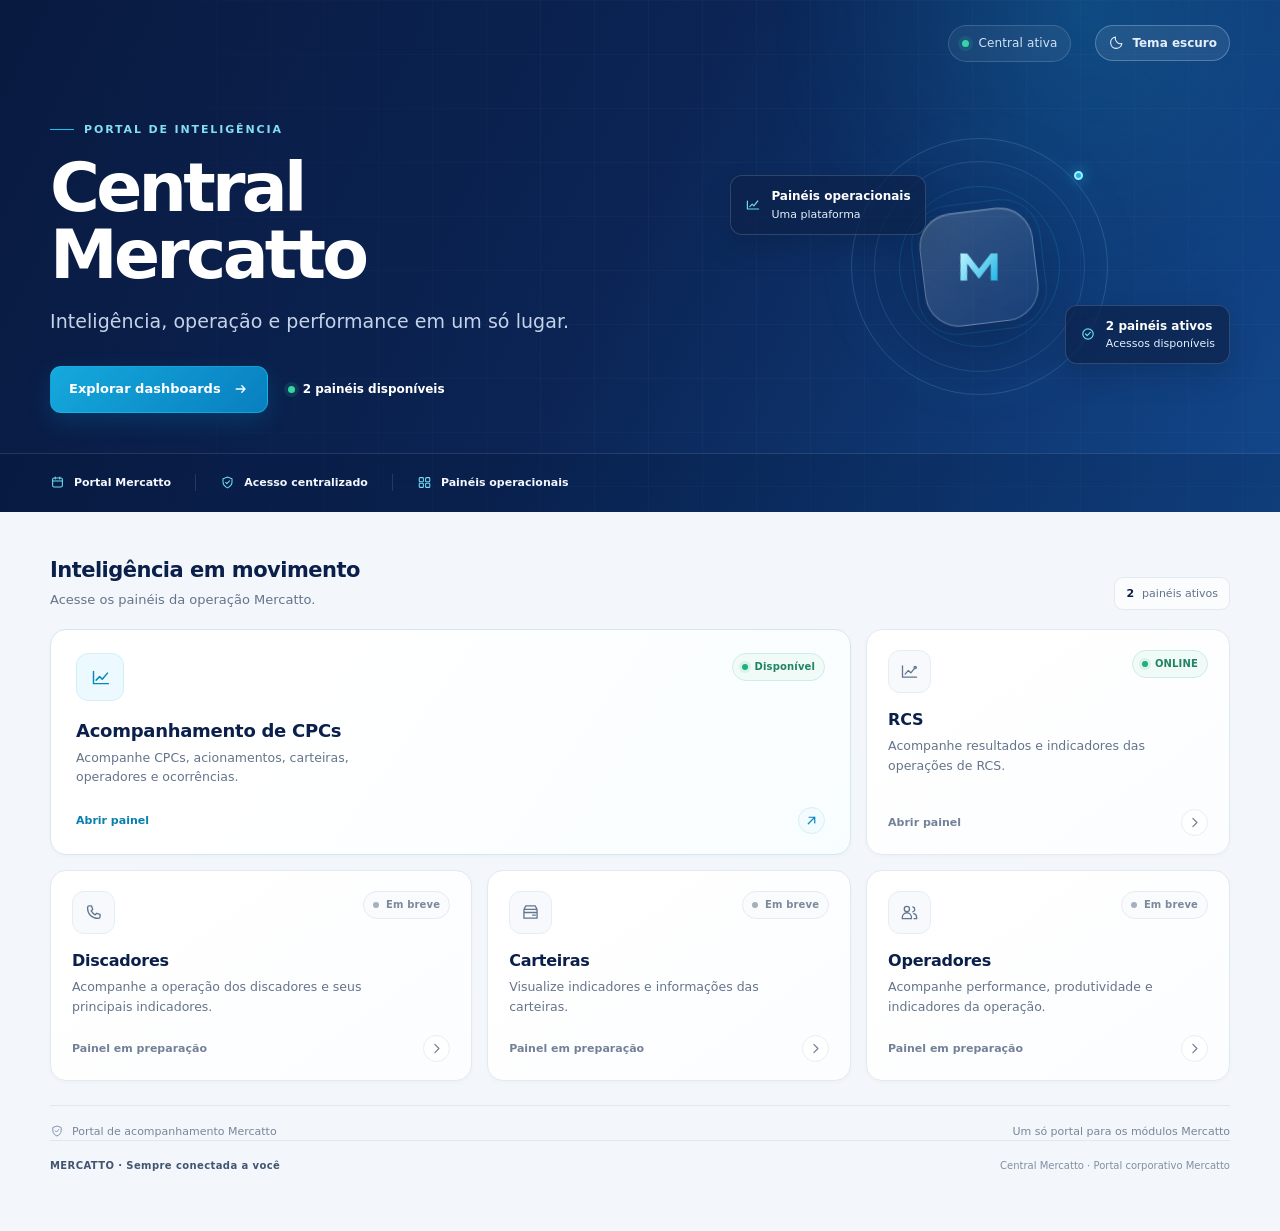
==== commit 11b36790: "Remove navegação lateral e manter alternância de tema" ====
--- a/index.html
+++ b/index.html
@@ -166,6 +166,12 @@
 <body>
   <header class="hero">
     <div class="shell">
+      <div class="topbar">
+        <a class="brand" href="./" aria-label="Central Mercatto — início">
+          <img src="assets/mercatto-oficial.jpg" alt="Mercatto — Sempre conectada a você">
+        </a>
+        <span class="system-state"><i class="state-dot" aria-hidden="true"></i> Central ativa</span>
+      </div>
       <div class="hero-content">
         <div class="intro">
           <p class="eyebrow">Portal de inteligência</p>
@@ -176,7 +182,6 @@
               <svg viewBox="0 0 20 20" fill="none" aria-hidden="true"><path d="M4 10h11m-4-4 4 4-4 4" stroke="currentColor" stroke-width="1.7" stroke-linecap="round" stroke-linejoin="round"/></svg>
             </a>
         <span class="availability"><i class="state-dot" aria-hidden="true"></i><b id="availabilityCount">Painéis disponíveis</b></span>
-            <span class="system-state"><i class="state-dot" aria-hidden="true"></i> Central ativa</span>
           </div>
         </div>
         <div class="hero-art" aria-hidden="true">
--- a/assets/mercatto-ui.css
+++ b/assets/mercatto-ui.css
@@ -110,25 +110,27 @@
 .mer-link svg { width: 17px; height: 17px; flex: none; }
 .mer-side-bottom { display: grid; gap: 14px; margin-top: auto; }
 .mer-theme {
-  display: flex;
-  width: 100%;
-  min-height: 42px;
+  display: inline-flex;
+  width: auto;
+  min-height: 36px;
   align-items: center;
-  gap: 10px;
+  justify-content: center;
+  gap: 8px;
   padding: 0 12px;
-  border: 1px solid var(--mt-line);
-  border-radius: 11px;
-  background: var(--mt-surface);
-  color: var(--mt-sidebar-text);
+  border: 1px solid rgba(218,237,255,.28);
+  border-radius: 999px;
+  background: rgba(255,255,255,.08);
+  color: #e4eefb;
   font: inherit;
   font-size: 12px;
-  font-weight: 650;
-  text-align: left;
+  font-weight: 600;
+  line-height: 1.2;
   cursor: pointer;
+  white-space: nowrap;
   transition: background .18s ease,border-color .18s ease,color .18s ease;
 }
-.mer-theme:hover { border-color: rgba(25,195,240,.5); color: #087fae; }
-.mer-theme svg { width: 17px; height: 17px; flex: none; }
+.mer-theme:hover { border-color: rgba(218,237,255,.55); background: rgba(255,255,255,.15); color: #fff; }
+.mer-theme svg { width: 16px; height: 16px; flex: none; }
 .mer-side-note { color: var(--mt-muted); font-size: 10px; line-height: 1.5; }
 .mer-content { min-width: 0; min-height: 100vh; margin-left: 244px; }
 :root[data-theme="dark"] .mer-link:hover,
@@ -226,7 +228,8 @@
   .mer-link:hover { transform: none; }
   .mer-link[aria-current="page"] { box-shadow: inset 0 -2px #13acd7; }
   .mer-side-bottom { display: block; margin: 0; }
-  .mer-theme { width: 40px; min-height: 40px; justify-content: center; padding: 0; }
+  .mer-theme { min-height: 34px; padding: 0 9px; }
+  .mer-theme-label { display: none; }
   .mer-theme-label { display: none; }
   .mer-content { margin-left: 0; }
   body[data-page="cpc"] .grid > .bloco { min-width: 0; }
@@ -238,7 +241,7 @@
   .mer-link { width: 34px; min-height: 36px; justify-content: center; gap: 0; padding-inline: 0; }
   .mer-link span { display: none; }
   .mer-link svg { width: 13px; height: 13px; }
-  .mer-theme { width: 36px; min-height: 36px; }
+  .mer-theme { min-height: 34px; padding: 0 8px; }
 }
 
 @media (prefers-reduced-motion: reduce) {
@@ -250,171 +253,174 @@
   .mer-content { margin-left: 0 !important; }
 }
 
-/* CPC: composicao visual compartilhada com Central e RCS */
+/* CPC: usa a composição anterior definida no próprio painel, com variáveis de tema. */
 body[data-page="cpc"] {
-  --navy: #0b1c3a;
-  --bl: #078fce;
   --paper: var(--mt-page);
   --surf: var(--mt-surface);
   --ink: var(--mt-text);
-  --muted: var(--mt-muted);
   --mut: var(--mt-muted);
   --line: var(--mt-line);
-  --shadow: var(--mt-shadow);
   --sh: var(--mt-shadow);
   --trilho: var(--mt-track);
   min-width: 320px;
   background: var(--mt-page);
   color: var(--mt-text);
-  font-family: Inter, "Segoe UI", Arial, sans-serif;
-}
-body[data-page="cpc"] .hero {
-  position: relative;
-  overflow: hidden;
-  border: 0;
-  border-bottom: 1px solid rgba(87,197,238,.2);
-  background: radial-gradient(ellipse at 84% 10%,rgba(12,177,222,.3),transparent 36%),
-    radial-gradient(ellipse at 15% 100%,rgba(36,93,190,.3),transparent 45%),
-    linear-gradient(120deg,#07152e 0%,#0b2856 56%,#0a4777 100%);
-  box-shadow: 0 20px 55px rgba(5,22,52,.15);
-}
-body[data-page="cpc"] .hero::before,
-body[data-page="cpc"] .hero::after { opacity: .32; }
-body[data-page="cpc"] .hero .in { max-width: 1480px; padding: 22px clamp(20px,4vw,58px) 28px; }
+}
 body[data-page="cpc"] .portal-back {
-  display: inline-flex; align-items: center; min-height: 36px; margin-bottom: 22px; padding: 0 13px;
-  border: 1px solid rgba(176,220,255,.25); border-radius: 10px; background: rgba(255,255,255,.07);
-  color: #d9f5ff; font-size: 12px; font-weight: 650; text-decoration: none;
-  transition: background .18s ease,border-color .18s ease,transform .18s ease;
-}
-body[data-page="cpc"] .portal-back:hover { transform: translateY(-1px); border-color: rgba(67,210,245,.65); background: rgba(255,255,255,.13); }
-body[data-page="cpc"] .topbar { align-items: center; margin-bottom: 12px; }
-body[data-page="cpc"] .side { gap: 10px; }
-body[data-page="cpc"] .pill.reference { border: 1px solid rgba(77,204,239,.38); background: rgba(28,161,207,.16); color: #b9f1ff; }
-body[data-page="cpc"] .clockData,
-body[data-page="cpc"] .avisoData { color: #b9cde6; }
-body[data-page="cpc"] .hgrid { max-width: 1240px; min-height: 220px; align-items: center; gap: 30px; padding: 26px 0 30px; }
-body[data-page="cpc"] .tit { flex: 1 1 480px; }
-body[data-page="cpc"] .tit h1 { margin: 13px 0 0; color: #fff; font-family: Inter,"Segoe UI",Arial,sans-serif; font-size: clamp(34px,4.5vw,56px); font-weight: 780; letter-spacing: -.045em; line-height: 1.04; }
-body[data-page="cpc"] .tit p { max-width: 58ch; margin-top: 14px; color: #c7d9ef; font-size: 14px; line-height: 1.65; }
-body[data-page="cpc"] .eyebrow { color: #75dcf6; letter-spacing: .16em; }
-body[data-page="cpc"] .orb { opacity: .84; transform: scale(.86); transform-origin: right center; }
-body[data-page="cpc"] .fchip { border: 1px solid rgba(143,218,247,.25); border-radius: 14px; background: rgba(7,28,62,.72); box-shadow: 0 12px 30px rgba(0,0,0,.18); color: #e7f8ff; backdrop-filter: blur(12px); }
-body[data-page="cpc"] .strip { display: flex; flex-wrap: wrap; gap: 8px; border: 0; }
-body[data-page="cpc"] .strip span { padding: 7px 11px; border: 1px solid rgba(182,220,255,.15); border-radius: 999px; background: rgba(255,255,255,.055); color: #d1e3f8; font-size: 11px; }
-body[data-page="cpc"] .strip b { color: #fff; }
-body[data-page="cpc"] .wrap { width: min(100% - 56px,1420px); padding: 28px 0 54px; }
-body[data-page="cpc"] .filtro {
-  position: sticky; top: 8px; z-index: 10; display: flex; align-items: center; gap: 9px; flex-wrap: wrap;
-  margin: 0 0 20px; padding: 12px 14px; border: 1px solid var(--mt-line); border-radius: 15px;
-  background: color-mix(in srgb,var(--mt-surface) 92%,transparent); box-shadow: 0 8px 24px rgba(11,31,75,.07); backdrop-filter: blur(14px);
-}
-body[data-page="cpc"] .filtro .lb { color: var(--mt-muted); font-size: 11px; font-weight: 750; letter-spacing: .08em; text-transform: uppercase; }
-body[data-page="cpc"] .chipf,
-body[data-page="cpc"] .mi,
-body[data-page="cpc"] .cart,
-body[data-page="cpc"] .opd { transition: border-color .18s ease,background .18s ease,box-shadow .18s ease,transform .18s ease; }
-body[data-page="cpc"] .chipf { min-height: 35px; padding: 0 13px; border-color: var(--mt-line); border-radius: 999px; background: var(--mt-surface-raised); color: var(--mt-text); font: inherit; font-size: 12px; }
-body[data-page="cpc"] .chipf:hover { border-color: #19add4; transform: translateY(-1px); }
-body[data-page="cpc"] .chipf[aria-pressed="true"] { border-color: #087eaf; background: linear-gradient(135deg,#087eaf,#1460b7); color: #fff; box-shadow: 0 5px 15px rgba(8,126,175,.22); }
-body[data-page="cpc"] .btn.print { min-height: 35px; margin-left: auto; padding: 0 12px; border: 1px solid var(--mt-line); border-radius: 9px; background: var(--mt-surface); color: var(--mt-muted); box-shadow: none; font-size: 12px; font-weight: 650; }`r`nbody[data-page="cpc"] .btn.print:hover { border-color: #19add4; background: var(--mt-surface-raised); color: var(--mt-text); }
-body[data-page="cpc"] .kpis { gap: 14px; }
-body[data-page="cpc"] .card,
-body[data-page="cpc"] .cart,
-body[data-page="cpc"] .dia,
-body[data-page="cpc"] .opd {
-  border: 1px solid var(--mt-line); border-radius: 17px; background: var(--mt-surface); box-shadow: var(--mt-shadow);
-}
-body[data-page="cpc"] .card { padding: 21px; }
-body[data-page="cpc"] .gauge { display: flex; align-items: center; gap: 18px; background: radial-gradient(circle at 12% 0%,rgba(42,181,222,.11),transparent 43%),var(--mt-surface); }
-body[data-page="cpc"] .gauge .pct { color: var(--mt-text); font-size: clamp(31px,4vw,44px); letter-spacing: -.04em; }
-body[data-page="cpc"] .cap,
-body[data-page="cpc"] .kpi small { color: var(--mt-muted); }
-body[data-page="cpc"] .kpi { min-height: 124px; display: flex; flex-direction: column; justify-content: center; gap: 9px; }
-body[data-page="cpc"] .kpi b { color: var(--mt-text); font-family: Inter,"Segoe UI",Arial,sans-serif; font-size: clamp(25px,3vw,35px); letter-spacing: -.035em; }
-body[data-page="cpc"] .kpi span { color: var(--mt-muted); font-size: 12px; }
-body[data-page="cpc"] .kpi .dot { box-shadow: 0 0 0 4px color-mix(in srgb,var(--c) 13%,transparent); }
-body[data-page="cpc"] .hd { display: flex; align-items: end; justify-content: space-between; gap: 15px; margin: 34px 2px 14px; }
-body[data-page="cpc"] .hd h2 { margin: 0; color: var(--mt-text); font-family: Inter,"Segoe UI",Arial,sans-serif; font-size: clamp(18px,2vw,23px); font-weight: 750; letter-spacing: -.025em; }
-body[data-page="cpc"] .hd p { margin: 6px 0 0; color: var(--mt-muted); font-size: 12px; line-height: 1.5; }
-body[data-page="cpc"] .cron { gap: 12px; }
-body[data-page="cpc"] .dia { padding: 14px; background: var(--mt-surface); }
-body[data-page="cpc"] .dia.hoje { border-color: rgba(19,172,215,.5); box-shadow: 0 0 0 3px rgba(19,172,215,.09),var(--mt-shadow); }
-body[data-page="cpc"] .dh b { color: var(--mt-text); }
-body[data-page="cpc"] .mi { min-height: 38px; border-color: var(--mt-line); border-radius: 9px; background: var(--mt-surface-raised); color: var(--mt-text); font-size: 11px; }
-body[data-page="cpc"] .mi:hover:not(:disabled),
-body[data-page="cpc"] .mi[aria-pressed="true"] { border-color: #1aaed2; background: color-mix(in srgb,#19b8dc 12%,var(--mt-surface)); }
-body[data-page="cpc"] .carts { gap: 12px; }
-body[data-page="cpc"] .cart { padding: 16px; text-align: left; }
-body[data-page="cpc"] .cart:hover,
-body[data-page="cpc"] .cart[aria-pressed="true"] { transform: translateY(-2px); border-color: rgba(20,167,211,.6); box-shadow: 0 13px 30px rgba(11,31,75,.12); }
-body[data-page="cpc"] .cart .nome { color: var(--mt-text); }
-body[data-page="cpc"] .band { overflow: hidden; border-radius: 999px; background: var(--mt-track); }
-body[data-page="cpc"] .grid { gap: 15px; }
-body[data-page="cpc"] .bloco { min-width: 0; padding: 18px; }
-body[data-page="cpc"] .bloco h3,
-body[data-page="cpc"] .bloco h4 { color: var(--mt-text); font-family: Inter,"Segoe UI",Arial,sans-serif; }
-body[data-page="cpc"] .op { min-height: 58px; border-radius: 11px; }
-body[data-page="cpc"] .op:hover,
-body[data-page="cpc"] .op[aria-expanded="true"] { background: var(--mt-surface-raised); }
-body[data-page="cpc"] .op .n small,
-body[data-page="cpc"] .op .v { color: var(--mt-text); }
-body[data-page="cpc"] .scroll { max-height: 560px; overflow: auto; border: 1px solid var(--mt-line); border-radius: 12px; background: var(--mt-surface); }
-body[data-page="cpc"] table { min-width: 540px; border-collapse: separate; border-spacing: 0; color: var(--mt-text); }
-body[data-page="cpc"] th { background: var(--mt-surface-raised); color: var(--mt-muted); font-size: 10px; font-weight: 750; letter-spacing: .07em; text-transform: uppercase; }
-body[data-page="cpc"] td { border-color: var(--mt-line); color: var(--mt-text); }
-body[data-page="cpc"] tr:hover td { background: color-mix(in srgb,#10a9d2 5%,var(--mt-surface)); }
-body[data-page="cpc"] td.d { font-weight: 650; }
-body[data-page="cpc"] .num { font-variant-numeric: tabular-nums; }
-body[data-page="cpc"] .mais { min-height: 38px; border-radius: 9px; color: #087fae; }
-body[data-page="cpc"] footer { color: var(--mt-muted); }
-:root[data-theme="dark"] body[data-page="cpc"] .hero { border-bottom-color: rgba(87,197,238,.16); }
-:root[data-theme="dark"] body[data-page="cpc"] .filtro { background: rgba(16,31,51,.92); box-shadow: 0 10px 26px rgba(0,0,0,.2); }
-:root[data-theme="dark"] body[data-page="cpc"] .card,
-:root[data-theme="dark"] body[data-page="cpc"] .cart,
-:root[data-theme="dark"] body[data-page="cpc"] .dia,
-:root[data-theme="dark"] body[data-page="cpc"] .opd,
-:root[data-theme="dark"] body[data-page="cpc"] .scroll { border-color: var(--mt-line); background-color: var(--mt-surface); }
-:root[data-theme="dark"] body[data-page="cpc"] .gauge { background: radial-gradient(circle at 12% 0%,rgba(42,181,222,.12),transparent 43%),var(--mt-surface); }
-:root[data-theme="dark"] body[data-page="cpc"] .card,
-:root[data-theme="dark"] body[data-page="cpc"] .cart,
-:root[data-theme="dark"] body[data-page="cpc"] .dia { background-image: linear-gradient(145deg,rgba(255,255,255,.018),transparent 62%); }
-:root[data-theme="dark"] body[data-page="cpc"] .btn.print { border-color: var(--mt-line); background: var(--mt-surface); color: #c4d5e9; }
-:root[data-theme="dark"] body[data-page="cpc"] .chipf[aria-pressed="true"] { border-color: #218ebc; background: linear-gradient(135deg,#126087,#173e83); }
-:root[data-theme="dark"] body[data-page="cpc"] th { background: #13243a; }
-:root[data-theme="dark"] body[data-page="cpc"] td { color: var(--mt-text); }
-:root[data-theme="dark"] body[data-page="cpc"] .hd h2,
-:root[data-theme="dark"] body[data-page="cpc"] .kpi b,
-:root[data-theme="dark"] body[data-page="cpc"] .gauge .pct,
-:root[data-theme="dark"] body[data-page="cpc"] .cart .nome,
-:root[data-theme="dark"] body[data-page="cpc"] .dh b,
-:root[data-theme="dark"] body[data-page="cpc"] .op .v,
-:root[data-theme="dark"] body[data-page="cpc"] .op .n small { color: var(--mt-text); }
-:root[data-theme="dark"] body[data-page="cpc"] .mi,
-:root[data-theme="dark"] body[data-page="cpc"] .chipf { background-color: var(--mt-surface-raised); color: var(--mt-text); }
-
-@media (max-width: 1020px) {
-  body[data-page="cpc"] .hero .in { padding-top: 18px; }
-  body[data-page="cpc"] .hgrid { min-height: 0; }
-  body[data-page="cpc"] .wrap { width: min(100% - 36px,1420px); }
-}
-@media (max-width: 640px) {
-  body[data-page="cpc"] .hero .in { padding: 16px 16px 24px; }
-  body[data-page="cpc"] .portal-back { margin-bottom: 14px; }
-  body[data-page="cpc"] .hgrid { gap: 6px; padding: 22px 0 20px; }
-  body[data-page="cpc"] .tit { flex-basis: 100%; }
-  body[data-page="cpc"] .tit h1 { font-size: clamp(32px,9vw,42px); }
-  body[data-page="cpc"] .orb { display: none; }
-  body[data-page="cpc"] .strip { gap: 6px; }
-  body[data-page="cpc"] .strip span { font-size: 10px; }
-  body[data-page="cpc"] .wrap { width: calc(100% - 28px); padding-top: 18px; }
-  body[data-page="cpc"] .filtro { position: relative; top: auto; padding: 10px; }
+  display: inline-flex; align-items: center; gap: 8px; margin-bottom: 12px; padding: 7px 13px;
+  border: 1px solid rgba(218,237,255,.2); border-radius: 999px; background: rgba(255,255,255,.06);
+  color: #cfe0f5; font-size: 13px; text-decoration: none;
+}
+body[data-page="cpc"] .portal-back:hover { background: rgba(255,255,255,.12); }
+body[data-page="cpc"] .btn.print {
+  margin-left: auto; padding: 7px 13px; border: 1px solid var(--line); border-radius: 999px;
+  background: var(--surf); color: var(--navy); font-size: 12.5px; font-weight: 600; box-shadow: none;
+}
+body[data-page="cpc"] .btn.print:hover { background: var(--paper); border-color: var(--bl); }
+:root[data-theme="dark"] body[data-page="cpc"] .btn.print { border-color: var(--mt-line); background: var(--mt-surface); color: var(--mt-text); }
+@media (max-width: 620px) {
   body[data-page="cpc"] .btn.print { width: 100%; margin: 2px 0 0; }
-  body[data-page="cpc"] .card,
-  body[data-page="cpc"] .bloco { padding: 15px; }
-  body[data-page="cpc"] .kpi { min-height: 112px; }
-  body[data-page="cpc"] .scroll { border-radius: 10px; }
 }
 @media (prefers-reduced-motion: reduce) {
   body[data-page="cpc"] *,body[data-page="cpc"] *::before,body[data-page="cpc"] *::after { scroll-behavior: auto!important; transition-duration: .01ms!important; animation-duration: .01ms!important; }
 }
+/* CPC: barras informativas estaticas e animacoes discretas/removidas */
+body[data-page="cpc"] .band .seg { transition: none !important; }
+body[data-page="cpc"] .band .seg::after { content: none !important; animation: none !important; }
+body[data-page="cpc"] .live i,
+body[data-page="cpc"] .baseChip i,
+body[data-page="cpc"] .r2,
+body[data-page="cpc"] .fchip,
+body[data-page="cpc"] .dia.hoje,
+body[data-page="cpc"] .kpis > * { animation: none !important; }
+
+/* CPC: ocorrencias */
+body[data-page="cpc"] .bloco[aria-label="Ocorrências"] {
+  padding: 20px;
+  border-color: var(--mt-line);
+  border-radius: 16px;
+  background: var(--mt-surface);
+  box-shadow: var(--mt-shadow);
+}
+body[data-page="cpc"] .bloco[aria-label="Ocorrências"]::after { display: none; }
+body[data-page="cpc"] .bloco[aria-label="Ocorrências"] > div:first-child {
+  align-items: flex-start !important;
+  gap: 12px !important;
+}
+body[data-page="cpc"] #tOc {
+  margin: 0;
+  color: var(--mt-text);
+  font-size: 19px;
+  font-weight: 740;
+  letter-spacing: -.02em;
+}
+body[data-page="cpc"] #sOc {
+  margin-top: 4px !important;
+  color: var(--mt-muted) !important;
+  font-size: 12px !important;
+  line-height: 1.45;
+}
+body[data-page="cpc"] #qOc {
+  min-width: min(240px, 100%);
+  min-height: 38px;
+  border-color: var(--mt-line);
+  border-radius: 9px;
+  background: var(--mt-surface-raised);
+  color: var(--mt-text);
+}
+body[data-page="cpc"] .tipos {
+  display: flex;
+  align-items: center;
+  gap: 7px;
+  margin: 10px 0 12px;
+}
+body[data-page="cpc"] #bTipos { height: 5px !important; margin-top: 12px !important; border-radius: 999px; opacity: .78; }
+body[data-page="cpc"] .tp {
+  min-height: 30px;
+  gap: 6px;
+  padding: 3px 10px;
+  border-color: transparent;
+  border-radius: 8px;
+  background: var(--mt-surface-raised);
+  color: var(--mt-muted);
+  font-size: 11px;
+}
+body[data-page="cpc"] .tp i { width: 7px; height: 7px; border-radius: 50%; }
+body[data-page="cpc"] .tp b { color: var(--mt-text); font-size: 11px; }
+body[data-page="cpc"] .tp[aria-pressed="true"] {
+  border-color: color-mix(in srgb, var(--c) 32%, var(--mt-line));
+  background: color-mix(in srgb, var(--c) 12%, var(--mt-surface));
+  color: var(--mt-text);
+}
+body[data-page="cpc"] .bloco[aria-label="Ocorrências"] .scroll {
+  max-height: 460px;
+  margin-top: 0;
+  overflow: auto;
+  border: 1px solid var(--mt-line);
+  border-radius: 10px;
+  background: var(--mt-surface);
+  scrollbar-width: thin;
+  scrollbar-color: color-mix(in srgb, var(--mt-muted) 35%, transparent) transparent;
+}
+body[data-page="cpc"] .bloco[aria-label="Ocorrências"] .scroll::-webkit-scrollbar { width: 8px; height: 8px; }
+body[data-page="cpc"] .bloco[aria-label="Ocorrências"] .scroll::-webkit-scrollbar-thumb { border-radius: 8px; background: color-mix(in srgb, var(--mt-muted) 32%, transparent); }
+body[data-page="cpc"] .bloco[aria-label="Ocorrências"] table {
+  width: 100%;
+  min-width: 650px;
+  border-collapse: separate;
+  border-spacing: 0;
+  font-size: 12px;
+}
+body[data-page="cpc"] .bloco[aria-label="Ocorrências"] th {
+  position: sticky;
+  top: 0;
+  z-index: 1;
+  padding: 10px 12px;
+  border-bottom: 1px solid var(--mt-line);
+  background: var(--mt-surface-raised);
+  color: var(--mt-muted);
+  font-size: 10px;
+  font-weight: 720;
+  letter-spacing: .055em;
+  text-transform: uppercase;
+}
+body[data-page="cpc"] .bloco[aria-label="Ocorrências"] td {
+  padding: 10px 12px;
+  border-bottom: 1px solid color-mix(in srgb, var(--mt-line) 72%, transparent);
+  color: var(--mt-text);
+  vertical-align: middle;
+}
+body[data-page="cpc"] .bloco[aria-label="Ocorrências"] tbody tr:last-child td { border-bottom: 0; }
+body[data-page="cpc"] .bloco[aria-label="Ocorrências"] tbody tr:hover td { background: color-mix(in srgb, #10a9d2 5%, var(--mt-surface)); }
+body[data-page="cpc"] .bloco[aria-label="Ocorrências"] th:nth-child(1),
+body[data-page="cpc"] .bloco[aria-label="Ocorrências"] td.cod { width: 62px; color: var(--mt-muted); font-variant-numeric: tabular-nums; }
+body[data-page="cpc"] .bloco[aria-label="Ocorrências"] th:nth-child(2) { min-width: 210px; }
+body[data-page="cpc"] .bloco[aria-label="Ocorrências"] td.d { color: var(--mt-text); font-weight: 620; }
+body[data-page="cpc"] .bloco[aria-label="Ocorrências"] th:nth-child(3) { width: 128px; }
+body[data-page="cpc"] .bloco[aria-label="Ocorrências"] th:nth-child(4),
+body[data-page="cpc"] .bloco[aria-label="Ocorrências"] th:nth-child(5) { width: 108px; text-align: right; }
+body[data-page="cpc"] .bloco[aria-label="Ocorrências"] td.c,
+body[data-page="cpc"] .bloco[aria-label="Ocorrências"] td.num { font-variant-numeric: tabular-nums; }
+body[data-page="cpc"] .bloco[aria-label="Ocorrências"] td.c b { color: var(--mt-text); font-size: 13px; }
+body[data-page="cpc"] .bloco[aria-label="Ocorrências"] th.bar,
+body[data-page="cpc"] .bloco[aria-label="Ocorrências"] td.bar { width: 18%; min-width: 90px; }
+body[data-page="cpc"] .bloco[aria-label="Ocorrências"] td.bar .band { height: 6px; background: var(--mt-track); }
+body[data-page="cpc"] .bloco[aria-label="Ocorrências"] .chip {
+  padding: 3px 8px;
+  border: 1px solid color-mix(in srgb, var(--c) 24%, transparent);
+  font-size: 10px;
+  font-weight: 650;
+}
+:root[data-theme="dark"] body[data-page="cpc"] .bloco[aria-label="Ocorrências"] { background: var(--mt-surface); }
+:root[data-theme="dark"] body[data-page="cpc"] .bloco[aria-label="Ocorrências"] .scroll { background: #111f31; }
+:root[data-theme="dark"] body[data-page="cpc"] .bloco[aria-label="Ocorrências"] td { border-bottom-color: rgba(150,178,207,.12); }
+
+@media (max-width: 640px) {
+  body[data-page="cpc"] .bloco[aria-label="Ocorrências"] { padding: 14px; }
+  body[data-page="cpc"] .bloco[aria-label="Ocorrências"] > div:first-child { align-items: stretch !important; }
+  body[data-page="cpc"] #qOc { width: 100%; min-width: 0; }
+  body[data-page="cpc"] .tipos { gap: 5px; overflow-x: auto; padding-bottom: 2px; }
+  body[data-page="cpc"] .tp { flex: 0 0 auto; }
+  body[data-page="cpc"] .bloco[aria-label="Ocorrências"] .scroll { max-height: 400px; }
+  body[data-page="cpc"] .bloco[aria-label="Ocorrências"] table { min-width: 610px; }
+}
